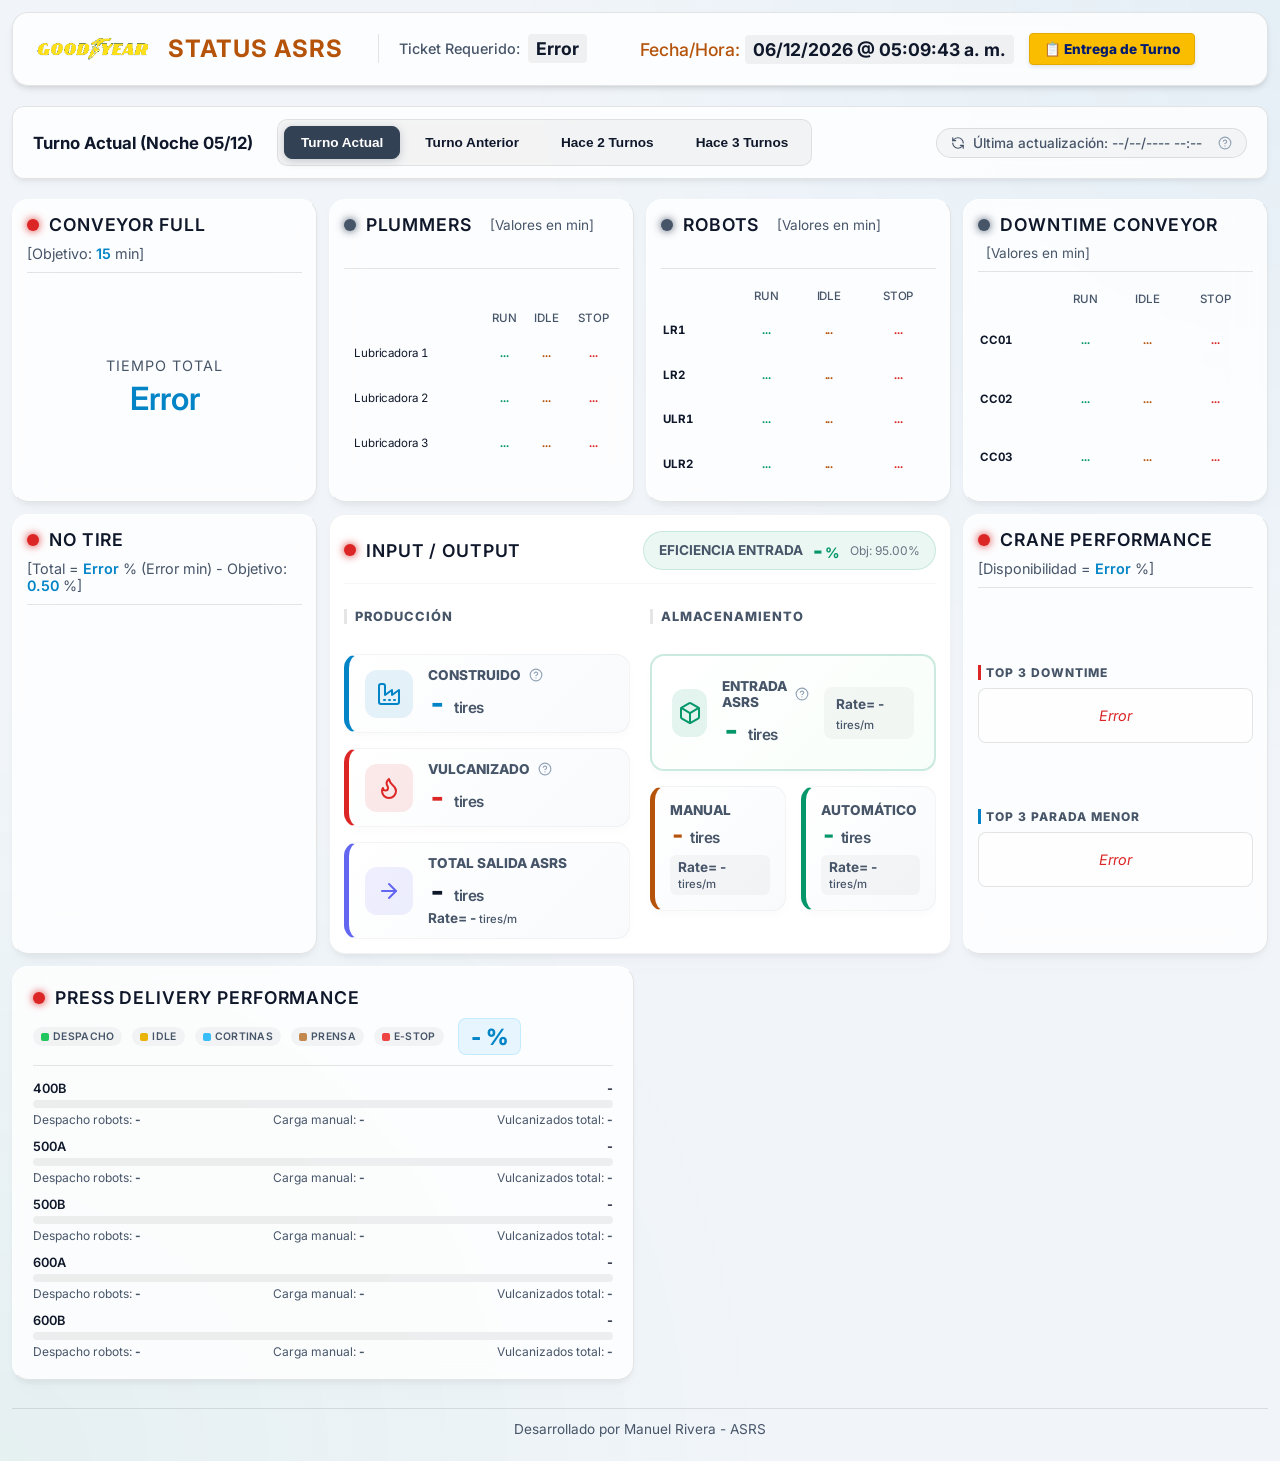
==== static/index.html @ 077ecbf1 "feat: reporte entrega de turno con envio automatico a Teams via scheduler - Agregar capture_service " ====
<!DOCTYPE html>
<html lang="es">
<head>
    <meta charset="UTF-8">
    <meta name="viewport" content="width=device-width, initial-scale=1.0">
    <title>Dashboard ASRS</title>
    <link rel="stylesheet" href="style.css?v=16">

    <!-- Google Fonts for Modern Typography -->
    <link rel="preconnect" href="https://fonts.googleapis.com">
    <link rel="preconnect" href="https://fonts.gstatic.com" crossorigin>
    <link href="https://fonts.googleapis.com/css2?family=Inter:wght@300;400;500;600;700;800&display=swap" rel="stylesheet">
</head>
<body>
    <!-- JavaScript Error Debug Console -->
    <div id="debug-error-console" class="debug-console">
        <strong class="debug-console-title">⚠️ Error de JavaScript Detectado:</strong>
        <button onclick="this.parentElement.style.display='none'" class="debug-console-close">Cerrar</button>
        <div id="debug-error-list" class="debug-console-list"></div>
    </div>
    <script>
    window.addEventListener('error', function(e) {
        var consoleDiv = document.getElementById('debug-error-console');
        var listDiv = document.getElementById('debug-error-list');
        if (consoleDiv && listDiv) {
            consoleDiv.style.display = 'block';
            listDiv.textContent += '\n• ' + e.message + '\n  en: ' + e.filename + ':' + e.lineno + ':' + e.colno + '\n';
        }
    });
    </script>

    <div class="dashboard-container">
        <!-- Header Section -->
        <header class="top-bar">
            <div class="title-section">
                <img src="logo-goodyear.png" alt="Goodyear Logo" class="logo">
                <div>
                    <h1>STATUS ASRS</h1>
                </div>
                <div class="ticket-section" style="margin-left: 20px; padding-left: 20px; border-left: 1px solid var(--border-color); display: flex; align-items: center; gap: 8px;">
                    <span style="color: var(--text-muted); font-size: 0.9rem; font-weight: 500;">Ticket Requerido:</span>
                    <span id="daily-ticket-val" class="highlight-text" style="font-size: 1.1rem; font-weight: 700;">-</span>
                </div>
            </div>
            <div class="time-section" style="display: flex; align-items: center; gap: 15px;">
                <div class="datetime">Fecha/Hora: <span id="clock" class="highlight-text">FECHA@HORA</span></div>
                <a href="/entrega-turno" style="text-decoration:none; background: #FBBD00; color: #001A70; font-weight: 800; padding: 7px 14px; border-radius: 4px; font-size: 0.85rem; display: inline-flex; align-items: center; gap: 6px; border: 1px solid #E5AA00; box-shadow: 0 2px 4px rgba(0,0,0,0.1); transition: all 0.2s;">
                    📋 Entrega de Turno
                </a>
            </div>
            <div class="source-section text-right text-muted">
                <!-- Tema claro por defecto -->
            </div>
        </header>

        <section class="controls-bar">
            <div class="preset-container">
                <span class="shift-label-display" id="shift-label-display">
                    <svg xmlns="http://www.w3.org/2000/svg" width="18" height="18" viewBox="0 0 24 24" fill="none" stroke="currentColor" stroke-width="2.5" stroke-linecap="round" stroke-linejoin="round"><circle cx="12" cy="12" r="10"/><polyline points="12 6 12 12 16 14"/></svg>
                    Turno Actual
                </span>
                <div class="preset-buttons" id="shift-selector-buttons">
                    <button type="button" class="btn-preset active" id="btn-shift-0">Turno Actual</button>
                    <button type="button" class="btn-preset" id="btn-shift-1">Turno Anterior</button>
                    <button type="button" class="btn-preset" id="btn-shift-2">Hace 2 Turnos</button>
                    <button type="button" class="btn-preset" id="btn-shift-3">Hace 3 Turnos</button>
                </div>
            </div>
            <div id="last-update-label" class="update-badge">
                <svg xmlns="http://www.w3.org/2000/svg" width="14" height="14" viewBox="0 0 24 24" fill="none" stroke="currentColor" stroke-width="2" stroke-linecap="round" stroke-linejoin="round"><path d="M21 12a9 9 0 0 0-9-9 9.75 9.75 0 0 0-6.74 2.74L3 8"/><path d="M3 3v5h5"/><path d="M3 12a9 9 0 0 0 9 9 9.75 9.75 0 0 0 6.74-2.74L21 16"/><path d="M16 16h5v5"/></svg>
                Última actualización: --/--/---- --:--
                <span class="help-tooltip" data-tooltip="Actualización cada 2 horas">
                    <svg width="14" height="14" viewBox="0 0 24 24" fill="none" stroke="currentColor" stroke-width="2" stroke-linecap="round" stroke-linejoin="round"><circle cx="12" cy="12" r="10"></circle><path d="M9.09 9a3 3 0 0 1 5.83 1c0 2-3 3-3 3"></path><line x1="12" y1="17" x2="12.01" y2="17"></line></svg>
                </span>
            </div>
        </section>

        <!-- Main Grid Layout -->
        <main class="grid-layout">
            
            <!-- CONVEYOR FULL -->
            <section class="card">
                <div class="card-header">
                    <div class="card-title">
                        <span class="indicator green" id="ind-conveyor-full"></span>
                        <h2>CONVEYOR FULL</h2>
                        <span class="kpi-bracket">[Objetivo: <span class="highlight" id="conv-target">15</span> min]</span>
                    </div>
                </div>
                <div class="card-content" style="display: flex; justify-content: center; align-items: center; min-height: 120px;">
                    <div style="text-align: center;">
                        <div style="font-size: 0.9rem; color: var(--text-muted); margin-bottom: 0.3rem; text-transform: uppercase; letter-spacing: 1px;">Tiempo Total</div>
                        <div id="conv-total-display" style="font-size: 2rem; font-weight: 600; color: var(--accent-color);">- min</div>
                    </div>
                </div>
            </section>

            <!-- PLUMMERS -->
            <section class="card">
                <div class="card-header">
                    <div class="card-title">
                        <span class="indicator green" id="ind-plummers"></span>
                        <h2>PLUMMERS</h2>
                        <span class="kpi-bracket" style="margin-left: 0.5rem; color: var(--text-muted); font-size: 0.85rem;">[Valores en min]</span>
                    </div>
                </div>
                <div class="card-content">
                    <table class="data-table" style="width: 100%;">
                        <thead>
                            <tr>
                                <th></th>
                                <th style="text-align: center;">RUN</th>
                                <th style="text-align: center;">IDLE</th>
                                <th style="text-align: center;">STOP</th>
                            </tr>
                        </thead>
                        <tbody id="plummers-tbody">
                            <tr style="height: 33%;">
                                <td style="padding: 15px 10px;">Lubricadora 1</td>
                                <td id="l1-run" style="font-weight: 700; color: var(--success-color); text-align: center;">-</td><td id="l1-idle" style="font-weight: 700; color: var(--warning-color); text-align: center;">-</td><td id="l1-stop" style="font-weight: 700; color: var(--danger-color); text-align: center;">-</td>
                            </tr>
                            <tr style="height: 33%;">
                                <td style="padding: 15px 10px;">Lubricadora 2</td>
                                <td id="l2-run" style="font-weight: 700; color: var(--success-color); text-align: center;">-</td><td id="l2-idle" style="font-weight: 700; color: var(--warning-color); text-align: center;">-</td><td id="l2-stop" style="font-weight: 700; color: var(--danger-color); text-align: center;">-</td>
                            </tr>
                            <tr style="height: 33%;">
                                <td style="padding: 15px 10px;">Lubricadora 3</td>
                                <td id="l3-run" style="font-weight: 700; color: var(--success-color); text-align: center;">-</td><td id="l3-idle" style="font-weight: 700; color: var(--warning-color); text-align: center;">-</td><td id="l3-stop" style="font-weight: 700; color: var(--danger-color); text-align: center;">-</td>
                            </tr>
                        </tbody>
                    </table>
                </div>
            </section>

            <!-- ROBOTS -->
            <section class="card">
                <div class="card-header">
                    <div class="card-title">
                        <span class="indicator green" id="ind-robots"></span>
                        <h2>Robots</h2>
                        <span class="kpi-bracket" style="margin-left: 0.5rem; color: var(--text-muted); font-size: 0.85rem;">[Valores en min]</span>
                    </div>
                </div>
                <div class="card-content" style="display: flex; flex-direction: column; justify-content: center; min-height: 200px;">
                    <table class="data-table" style="width: 100%; text-align: center; height: 100%;">
                        <thead>
                            <tr>
                                <th></th>
                                <th style="text-align: center;">RUN</th>
                                <th style="text-align: center;">IDLE</th>
                                <th style="text-align: center;">STOP</th>
                            </tr>
                        </thead>
                        <tbody id="robots-tbody" style="line-height: 2.2;">
                            <tr>
                                <td><strong>LR1</strong></td>
                                <td id="lr1-run" style="font-weight: 700; color: var(--success-color);">-</td>
                                <td id="lr1-idle" style="font-weight: 700; color: var(--warning-color);">-</td>
                                <td id="lr1-stop" style="font-weight: 700; color: var(--danger-color);">-</td>
                            </tr>
                            <tr>
                                <td><strong>LR2</strong></td>
                                <td id="lr2-run" style="font-weight: 700; color: var(--success-color);">-</td>
                                <td id="lr2-idle" style="font-weight: 700; color: var(--warning-color);">-</td>
                                <td id="lr2-stop" style="font-weight: 700; color: var(--danger-color);">-</td>
                            </tr>
                            <tr>
                                <td><strong>ULR1</strong></td>
                                <td id="ulr1-run" style="font-weight: 700; color: var(--success-color);">-</td>
                                <td id="ulr1-idle" style="font-weight: 700; color: var(--warning-color);">-</td>
                                <td id="ulr1-stop" style="font-weight: 700; color: var(--danger-color);">-</td>
                            </tr>
                            <tr>
                                <td><strong>ULR2</strong></td>
                                <td id="ulr2-run" style="font-weight: 700; color: var(--success-color);">-</td>
                                <td id="ulr2-idle" style="font-weight: 700; color: var(--warning-color);">-</td>
                                <td id="ulr2-stop" style="font-weight: 700; color: var(--danger-color);">-</td>
                            </tr>
                        </tbody>
                    </table>
                </div>
            </section>

            <!-- DOWNTIME CONVEYOR -->
            <section class="card">
                <div class="card-header">
                    <div class="card-title">
                        <span class="indicator green" id="ind-downtime-conveyor"></span>
                        <h2>DOWNTIME CONVEYOR</h2>
                        <span class="kpi-bracket" style="margin-left: 0.5rem; color: var(--text-muted); font-size: 0.85rem;">[Valores en min]</span>
                    </div>
                </div>
                <div class="card-content" style="display: flex; flex-direction: column; justify-content: center; min-height: 200px;">
                    <table class="data-table" style="width: 100%; text-align: center; height: 100%;">
                        <thead>
                            <tr>
                                <th></th>
                                <th style="text-align: center;">RUN</th>
                                <th style="text-align: center;">IDLE</th>
                                <th style="text-align: center;">STOP</th>
                            </tr>
                        </thead>
                        <tbody id="conv-tbody" style="line-height: 2.5;">
                            <tr>
                                <td><strong>CC01</strong></td>
                                <td id="cc01-run" style="font-weight: 700; color: var(--success-color);">-</td>
                                <td id="cc01-idle" style="font-weight: 700; color: var(--warning-color);">-</td>
                                <td id="cc01-stop" style="font-weight: 700; color: var(--danger-color);">-</td>
                            </tr>
                            <tr>
                                <td><strong>CC02</strong></td>
                                <td id="cc02-run" style="font-weight: 700; color: var(--success-color);">-</td>
                                <td id="cc02-idle" style="font-weight: 700; color: var(--warning-color);">-</td>
                                <td id="cc02-stop" style="font-weight: 700; color: var(--danger-color);">-</td>
                            </tr>
                            <tr>
                                <td><strong>CC03</strong></td>
                                <td id="cc03-run" style="font-weight: 700; color: var(--success-color);">-</td>
                                <td id="cc03-idle" style="font-weight: 700; color: var(--warning-color);">-</td>
                                <td id="cc03-stop" style="font-weight: 700; color: var(--danger-color);">-</td>
                            </tr>
                        </tbody>
                    </table>
                </div>
            </section>

            <!-- NO TIRE -->
            <section class="card">
                <div class="card-header">
                    <div class="card-title">
                        <span class="indicator green" id="ind-no-tire"></span>
                        <h2>NO TIRE</h2>
                        <span class="kpi-bracket">[Total = <span class="highlight" id="no-tire-total-percent">-</span> % (<span id="no-tire-total-min">-</span> min) - Objetivo: <span class="highlight">0.50</span> %]</span>
                    </div>
                </div>
                <div class="card-content">
                    <div class="downtime-dynamic-grid" id="nt-grid"></div>
                </div>
            </section>


            <!-- INPUT / OUTPUT -->
            <section class="card io-premium-card">
                <div class="card-header io-premium-header">
                    <div class="card-title">
                        <span class="indicator green" id="ind-io"></span>
                        <h2>INPUT / OUTPUT</h2>
                    </div>
                    <div class="io-premium-efficiency">
                        <span class="io-eff-title">Eficiencia Entrada</span>
                        <div class="io-eff-value-container">
                            <span class="io-eff-value" id="io-efficiency">-</span>
                            <span class="io-eff-percent">%</span>
                        </div>
                        <span class="io-eff-target">Obj: 95.00%</span>
                    </div>
                </div>
                
                <div class="card-content">
                    <div class="io-premium-grid">
                        
                        <!-- Columna Izquierda: Construcción y Vulcanizado (Producción) -->
                        <div class="io-premium-column">
                            <h3 class="io-column-title">Producción</h3>
                            
                            <div class="io-premium-box blue-theme">
                                <div class="io-icon-container">
                                    <!-- Factory Icon for Construido -->
                                    <svg width="24" height="24" viewBox="0 0 24 24" fill="none" stroke="currentColor" stroke-width="2" stroke-linecap="round" stroke-linejoin="round">
                                      <path d="M2 20a2 2 0 0 0 2 2h16a2 2 0 0 0 2-2V8l-7 5V8l-7 5V4a2 2 0 0 0-2-2H4a2 2 0 0 0-2 2Z"></path>
                                      <path d="M17 18h1"></path>
                                      <path d="M12 18h1"></path>
                                      <path d="M7 18h1"></path>
                                    </svg>
                                </div>
                                <div class="io-box-data">
                                    <span class="io-box-label" style="display:flex; align-items:center;">Construido
                                        <span class="help-tooltip" data-tooltip="Acreditado desde Hora - Hora Construccion">
                                            <svg width="14" height="14" viewBox="0 0 24 24" fill="none" stroke="currentColor" stroke-width="2" stroke-linecap="round" stroke-linejoin="round"><circle cx="12" cy="12" r="10"></circle><path d="M9.09 9a3 3 0 0 1 5.83 1c0 2-3 3-3 3"></path><line x1="12" y1="17" x2="12.01" y2="17"></line></svg>
                                        </span>
                                    </span>
                                    <span class="io-box-value" id="io-construido-val">- <small>tires</small></span>
                                </div>
                            </div>

                            <div class="io-premium-box red-theme">
                                <div class="io-icon-container">
                                    <!-- Flame/Heat Icon for Vulcanizado -->
                                    <svg width="24" height="24" viewBox="0 0 24 24" fill="none" stroke="currentColor" stroke-width="2" stroke-linecap="round" stroke-linejoin="round">
                                      <path d="M8.5 14.5A2.5 2.5 0 0 0 11 12c0-1.38-.5-2-1-3-1.072-2.143-.224-4.054 2-6 .5 2.5 2 4.9 4 6.5 2 1.6 3 3.5 3 5.5a7 7 0 1 1-14 0c0-1.153.433-2.294 1-3a2.5 2.5 0 0 0 2.5 2.5z"></path>
                                    </svg>
                                </div>
                                <div class="io-box-data">
                                    <span class="io-box-label" style="display:flex; align-items:center;">Vulcanizado
                                        <span class="help-tooltip" data-tooltip="Acreditado desde Hora - Hora Cura">
                                            <svg width="14" height="14" viewBox="0 0 24 24" fill="none" stroke="currentColor" stroke-width="2" stroke-linecap="round" stroke-linejoin="round"><circle cx="12" cy="12" r="10"></circle><path d="M9.09 9a3 3 0 0 1 5.83 1c0 2-3 3-3 3"></path><line x1="12" y1="17" x2="12.01" y2="17"></line></svg>
                                        </span>
                                    </span>
                                    <span class="io-box-value" id="io-vulcanizado-val">- <small>tires</small></span>
                                </div>
                            </div>

                            <div class="io-premium-box purple-theme">
                                <div class="io-icon-container">
                                    <svg width="24" height="24" viewBox="0 0 24 24" fill="none" stroke="currentColor" stroke-width="2" stroke-linecap="round" stroke-linejoin="round"><path d="M5 12h14"></path><path d="M12 5l7 7-7 7"></path></svg>
                                </div>
                                <div class="io-box-data">
                                    <span class="io-box-label">Total Salida ASRS</span>
                                    <span class="io-box-value" id="io-total-salida-val">- <small>tires</small></span>
                                    <span class="io-box-rate" id="io-salida-rate">Rate= - <small>tires/m</small></span>
                                </div>
                            </div>
                        </div>

                        <!-- Columna Derecha: Almacenamiento ASRS -->
                        <div class="io-premium-column">
                            <h3 class="io-column-title">Almacenamiento</h3>
                            
                            <div class="io-premium-box green-theme highlight-box">
                                <div class="io-icon-container">
                                    <svg width="24" height="24" viewBox="0 0 24 24" fill="none" stroke="currentColor" stroke-width="2" stroke-linecap="round" stroke-linejoin="round"><path d="M21 16V8a2 2 0 0 0-1-1.73l-7-4a2 2 0 0 0-2 0l-7 4A2 2 0 0 0 3 8v8a2 2 0 0 0 1 1.73l7 4a2 2 0 0 0 2 0l7-4A2 2 0 0 0 21 16z"></path><polyline points="3.27 6.96 12 12.01 20.73 6.96"></polyline><line x1="12" y1="22.08" x2="12" y2="12"></line></svg>
                                </div>
                                <div class="io-box-data io-box-data-grow">
                                    <span class="io-box-label" style="display:flex; align-items:center;">Entrada ASRS
                                        <span class="help-tooltip" data-tooltip="Ingreso en Induct 1-2">
                                            <svg width="14" height="14" viewBox="0 0 24 24" fill="none" stroke="currentColor" stroke-width="2" stroke-linecap="round" stroke-linejoin="round"><circle cx="12" cy="12" r="10"></circle><path d="M9.09 9a3 3 0 0 1 5.83 1c0 2-3 3-3 3"></path><line x1="12" y1="17" x2="12.01" y2="17"></line></svg>
                                        </span>
                                    </span>
                                    <span class="io-box-value" id="io-entrada-val">- <small>tires</small></span>
                                </div>
                                <div class="io-box-rate-container">
                                    <span class="io-box-rate" id="io-entrada-rate">Rate= - <small>tires/m</small></span>
                                </div>
                            </div>

                            <div class="io-premium-split">
                                <div class="io-premium-box orange-theme mini-box">
                                    <div class="io-box-data">
                                        <span class="io-box-label">Manual</span>
                                        <span class="io-box-value" id="io-manual-val">- <small>tires</small></span>
                                        <span class="io-box-rate" id="io-manual-rate">Rate= - <small>tires/m</small></span>
                                    </div>
                                </div>
                                <div class="io-premium-box green-theme mini-box">
                                    <div class="io-box-data">
                                        <span class="io-box-label">Automático</span>
                                        <span class="io-box-value" id="io-auto-val">- <small>tires</small></span>
                                        <span class="io-box-rate" id="io-auto-rate">Rate= - <small>tires/m</small></span>
                                    </div>
                                </div>
                            </div>
                        </div>

                    </div>
                    <div id="io-message" class="downtime-empty-msg io-message"></div>
                </div>
            </section>

            <!-- CRANE PERFORMANCE -->
            <section class="card crane-performance-card" style="grid-column: span 1;">
                <div class="card-header">
                    <div class="card-title">
                        <span class="indicator green" id="ind-crane"></span>
                        <h2>Crane performance</h2>
                        <span class="kpi-bracket">[Disponibilidad = <span class="highlight" id="crane-uptime">-</span> %]</span>
                    </div>
                </div>
                <div class="card-content" style="display: flex; flex-direction: column; gap: 15px; padding-top: 10px;">
                    
                    <div id="tab-downtime">
                        <h3 style="font-size: 0.75rem; font-weight: 800; color: var(--text-muted); text-transform: uppercase; margin-bottom: 8px; letter-spacing: 1px; padding-left: 5px; border-left: 3px solid var(--danger-color);">Top 3 Downtime</h3>
                        <div class="crane-list-container" id="crane-top-downtime">
                            <div class="crane-empty-row">-</div>
                        </div>
                    </div>
                    
                    <div id="tab-minor">
                        <h3 style="font-size: 0.75rem; font-weight: 800; color: var(--text-muted); text-transform: uppercase; margin-bottom: 8px; letter-spacing: 1px; padding-left: 5px; border-left: 3px solid var(--accent-color);">Top 3 Parada Menor</h3>
                        <div class="crane-list-container" id="crane-top-minor">
                            <div class="crane-empty-row">-</div>
                        </div>
                    </div>
                </div>
            </section>

            <!-- PRESS DELIVERY PERFORMANCE -->
            <section class="card press-delivery-card">
                <div class="card-header">
                    <div class="card-title press-card-title-row">
                        <div class="press-card-title-left">
                            <span class="indicator green" id="ind-press-delivery"></span>
                            <h2>PRESS DELIVERY PERFORMANCE</h2>
                        </div>
                        <div class="press-card-title-right">
                            <div class="press-legend-header">
                                <div class="press-legend-item"><div class="press-legend-dot" style="background: #22c55e;"></div>Despacho</div>
                                <div class="press-legend-item"><div class="press-legend-dot" style="background: #eab308;"></div>IDLE</div>
                                <div class="press-legend-item"><div class="press-legend-dot" style="background: #38bdf8;"></div>Cortinas</div>
                                <div class="press-legend-item"><div class="press-legend-dot" style="background: #c2884d;"></div>Prensa</div>
                                <div class="press-legend-item"><div class="press-legend-dot" style="background: #ef4444;"></div>E-Stop</div>
                            </div>
                            <div class="press-overall-badge" id="press-overall-val">- %</div>
                        </div>
                    </div>
                </div>
                <div class="card-content">
                    <div class="press-delivery-layout" id="press-delivery-container">
                        <div class="press-delivery-left">
                            <div class="press-overall-gauge">
                                <div class="press-overall-val">- %</div>
                                <div class="press-overall-label">Eficiencia de Despacho</div>
                            </div>
                        </div>
                        <div class="press-delivery-right">
                            <div class="press-row-item">
                                <div class="press-row-header">
                                    <span class="press-row-id">400B</span>
                                    <span class="press-row-pct">-</span>
                                </div>
                                <div class="press-progress-bar-bg press-bar-animated">
                                    <div class="press-segment" style="width: 0%; background-color: #22c55e;"></div>
                                    <div class="press-segment" style="width: 0%; background-color: #eab308;"></div>
                                    <div class="press-segment" style="width: 0%; background-color: #38bdf8;"></div>
                                    <div class="press-segment" style="width: 0%; background-color: #c2884d;"></div>
                                    <div class="press-segment" style="width: 0%; background-color: #ef4444;"></div>
                                </div>
                                <div class="press-row-stats">
                                    <span>Despacho robots: <strong>-</strong></span>
                                    <span>Carga manual: <strong>-</strong></span>
                                    <span>Vulcanizados total: <strong>-</strong></span>
                                </div>
                            </div>
                            <div class="press-row-item">
                                <div class="press-row-header">
                                    <span class="press-row-id">500A</span>
                                    <span class="press-row-pct">-</span>
                                </div>
                                <div class="press-progress-bar-bg press-bar-animated">
                                    <div class="press-segment" style="width: 0%; background-color: #22c55e;"></div>
                                    <div class="press-segment" style="width: 0%; background-color: #eab308;"></div>
                                    <div class="press-segment" style="width: 0%; background-color: #38bdf8;"></div>
                                    <div class="press-segment" style="width: 0%; background-color: #c2884d;"></div>
                                    <div class="press-segment" style="width: 0%; background-color: #ef4444;"></div>
                                </div>
                                <div class="press-row-stats">
                                    <span>Despacho robots: <strong>-</strong></span>
                                    <span>Carga manual: <strong>-</strong></span>
                                    <span>Vulcanizados total: <strong>-</strong></span>
                                </div>
                            </div>
                            <div class="press-row-item">
                                <div class="press-row-header">
                                    <span class="press-row-id">500B</span>
                                    <span class="press-row-pct">-</span>
                                </div>
                                <div class="press-progress-bar-bg press-bar-animated">
                                    <div class="press-segment" style="width: 0%; background-color: #22c55e;"></div>
                                    <div class="press-segment" style="width: 0%; background-color: #eab308;"></div>
                                    <div class="press-segment" style="width: 0%; background-color: #38bdf8;"></div>
                                    <div class="press-segment" style="width: 0%; background-color: #c2884d;"></div>
                                    <div class="press-segment" style="width: 0%; background-color: #ef4444;"></div>
                                </div>
                                <div class="press-row-stats">
                                    <span>Despacho robots: <strong>-</strong></span>
                                    <span>Carga manual: <strong>-</strong></span>
                                    <span>Vulcanizados total: <strong>-</strong></span>
                                </div>
                            </div>
                            <div class="press-row-item">
                                <div class="press-row-header">
                                    <span class="press-row-id">600A</span>
                                    <span class="press-row-pct">-</span>
                                </div>
                                <div class="press-progress-bar-bg press-bar-animated">
                                    <div class="press-segment" style="width: 0%; background-color: #22c55e;"></div>
                                    <div class="press-segment" style="width: 0%; background-color: #eab308;"></div>
                                    <div class="press-segment" style="width: 0%; background-color: #38bdf8;"></div>
                                    <div class="press-segment" style="width: 0%; background-color: #c2884d;"></div>
                                    <div class="press-segment" style="width: 0%; background-color: #ef4444;"></div>
                                </div>
                                <div class="press-row-stats">
                                    <span>Despacho robots: <strong>-</strong></span>
                                    <span>Carga manual: <strong>-</strong></span>
                                    <span>Vulcanizados total: <strong>-</strong></span>
                                </div>
                            </div>
                            <div class="press-row-item">
                                <div class="press-row-header">
                                    <span class="press-row-id">600B</span>
                                    <span class="press-row-pct">-</span>
                                </div>
                                <div class="press-progress-bar-bg press-bar-animated">
                                    <div class="press-segment" style="width: 0%; background-color: #22c55e;"></div>
                                    <div class="press-segment" style="width: 0%; background-color: #eab308;"></div>
                                    <div class="press-segment" style="width: 0%; background-color: #38bdf8;"></div>
                                    <div class="press-segment" style="width: 0%; background-color: #c2884d;"></div>
                                    <div class="press-segment" style="width: 0%; background-color: #ef4444;"></div>
                                </div>
                                <div class="press-row-stats">
                                    <span>Despacho robots: <strong>-</strong></span>
                                    <span>Carga manual: <strong>-</strong></span>
                                    <span>Vulcanizados total: <strong>-</strong></span>
                                </div>
                            </div>
                        </div>
                    </div>
                </div>
            </section>

        </main>
        
        <footer style="text-align: center; padding: 12px 0; font-size: 0.85rem; color: var(--text-muted, #888); border-top: 1px solid var(--border-color); margin-top: 8px;">
            Desarrollado por Manuel Rivera - ASRS
        </footer>
    </div>

    <script src="script.js?v=9"></script>
</body>
</html>
---- static/style.css ----
:root {
    --bg-base: #f1f5f9;
    --bg-card: rgba(255, 255, 255, 0.8);
    --border-color: rgba(0, 0, 0, 0.1);
    --text-main: #0f172a;
    --text-muted: #475569;
    --accent-color: #0284c7;
    --success-color: #059669;
    --warning-color: #b45309;
    --danger-color: #dc2626;
    --font-family: 'Inter', sans-serif;
    --card-radius: 16px;
    --highlight-bg: rgba(0, 0, 0, 0.05);
    --highlight-text: #0f172a;
    --bg-gradient-1: rgba(2, 132, 199, 0.05);
    --bg-gradient-2: rgba(5, 150, 105, 0.05);
    --table-header-bg: rgba(0, 0, 0, 0.05);
    --table-cell-bg: rgba(255, 255, 255, 0.9);
}

* {
    margin: 0;
    padding: 0;
    box-sizing: border-box;
}

body {
    background-color: var(--bg-base);
    color: var(--text-main);
    font-family: var(--font-family);
    min-height: 100vh;
    padding: 20px;
    background-image: radial-gradient(circle at top right, var(--bg-gradient-1), transparent 40%),
                      radial-gradient(circle at bottom left, var(--bg-gradient-2), transparent 40%);
}

.dashboard-container {
    max-width: 1600px;
    margin: 0 auto;
    display: flex;
    flex-direction: column;
    gap: 20px;
}

.top-bar {
    display: flex;
    justify-content: space-between;
    align-items: center;
    padding: 20px;
    background: var(--bg-card);
    border: 1px solid var(--border-color);
    border-radius: var(--card-radius);
    backdrop-filter: blur(10px);
    box-shadow: 0 4px 6px -1px rgba(0, 0, 0, 0.1), 0 2px 4px -1px rgba(0, 0, 0, 0.06);
}

.title-section {
    display: flex;
    align-items: center;
    gap: 15px;
}

.logo {
    width: 120px;
    height: auto;
}

.title-section h1 {
    font-size: 1.5rem;
    font-weight: 700;
    color: var(--warning-color);
    text-transform: uppercase;
    letter-spacing: 1px;
}

.source-section {
    display: flex;
    align-items: center;
}

.subtitle {
    font-size: 0.875rem;
    color: var(--warning-color);
    opacity: 0.8;
}

.datetime {
    font-size: 1.1rem;
    font-weight: 500;
    color: var(--warning-color);
}

.text-muted {
    color: var(--text-muted);
}

.highlight {
    color: var(--accent-color);
    font-weight: 600;
}

.highlight-text {
    color: var(--highlight-text);
    font-weight: 700;
    background: var(--highlight-bg);
    padding: 4px 8px;
    border-radius: 4px;
}

.grid-layout {
    display: grid;
    grid-template-columns: repeat(auto-fit, minmax(280px, 1fr));
    gap: 20px;
}

.card {
    background: var(--bg-card);
    border: 1px solid var(--border-color);
    border-top: 1px solid rgba(255, 255, 255, 0.6);
    border-left: 1px solid rgba(255, 255, 255, 0.6);
    border-radius: var(--card-radius);
    padding: 20px;
    backdrop-filter: blur(16px);
    box-shadow: 0 4px 6px -1px rgba(0, 0, 0, 0.05), 0 10px 15px -3px rgba(0, 0, 0, 0.02), 0 20px 25px -5px rgba(0, 0, 0, 0.01);
    transition: all 0.3s cubic-bezier(0.25, 0.8, 0.25, 1);
    display: flex;
    flex-direction: column;
    gap: 15px;
}

.card:hover {
    box-shadow: 0 8px 20px -4px rgba(0,0,0,0.08);
    border-color: rgba(255, 255, 255, 0.5);
}

td, th, .press-overall-val, .io-box-value, .metric, .value, .time {
    font-variant-numeric: tabular-nums;
}

.card-header {
    display: flex;
    justify-content: space-between;
    align-items: flex-start;
    border-bottom: 1px solid var(--border-color);
    padding-bottom: 10px;
    min-height: 55px;
}

.card-title {
    display: flex;
    align-items: center;
    gap: 10px;
    flex-wrap: wrap;
}

.card-title h2 {
    font-size: 1.1rem;
    font-weight: 600;
    text-transform: uppercase;
    letter-spacing: 0.05em;
}

.indicator {
    width: 12px;
    height: 12px;
    border-radius: 50%;
    display: inline-block;
    box-shadow: 0 0 8px currentColor;
    transition: all 0.3s ease;
}

.indicator.green {
    background-color: var(--success-color);
    color: var(--success-color);
    animation: indicator-pulse-green 2s infinite alternate;
}

.indicator.red {
    background-color: var(--danger-color);
    color: var(--danger-color);
    animation: indicator-pulse-red 2s infinite alternate;
}

@keyframes indicator-pulse-green {
    0% { box-shadow: 0 0 4px var(--success-color), inset 0 0 1px #fff; }
    100% { box-shadow: 0 0 12px var(--success-color), inset 0 0 3px #fff; }
}

@keyframes indicator-pulse-red {
    0% { box-shadow: 0 0 4px var(--danger-color), inset 0 0 1px #fff; }
    100% { box-shadow: 0 0 12px var(--danger-color), inset 0 0 3px #fff; }
}

.kpi-bracket {
    font-size: 0.9rem;
    color: var(--text-muted);
}

.flex-row {
    display: flex;
    gap: 20px;
    flex-wrap: wrap;
}

.flex-column {
    display: flex;
    flex-direction: column;
    gap: 10px;
}

.data-group {
    display: flex;
    align-items: center;
    gap: 8px;
    background: rgba(0, 0, 0, 0.2);
    padding: 8px 12px;
    border-radius: 6px;
    flex: 1;
}

.data-group .label { color: var(--text-muted); font-size: 0.9rem; }
.data-group .value { font-weight: 600; font-size: 1.1rem; }

.card-content {
    width: 100%;
    overflow: hidden;
    flex: 1;
    display: flex;
    flex-direction: column;
    justify-content: space-evenly;
}

.empty-state-msg {
    display: flex;
    align-items: center;
    justify-content: center;
    width: 100%;
    height: 100%;
    min-height: 120px;
    text-align: center;
    padding: 1.5rem;
    font-style: italic;
    color: var(--text-muted);
}

.debug-console {
    display: none;
    position: fixed;
    bottom: 20px;
    left: 20px;
    right: 20px;
    background: rgba(220,53,69,0.95);
    color: white;
    padding: 20px;
    border-radius: 12px;
    z-index: 99999;
    font-family: monospace;
    font-size: 13px;
    max-height: 250px;
    overflow-y: auto;
    border: 2px solid #ff6b6b;
    box-shadow: 0 10px 30px rgba(0,0,0,0.5);
    backdrop-filter: blur(10px);
}

.debug-console-title { font-size: 15px; display: block; margin-bottom: 8px; }

.debug-console-close {
    float: right;
    background: white;
    color: #dc3545;
    border: none;
    padding: 4px 10px;
    border-radius: 6px;
    cursor: pointer;
    font-weight: bold;
    font-size: 12px;
    transition: all 0.2s;
}

.debug-console-close:hover { background: #f8f9fa; transform: scale(1.05); }
.debug-console-list { white-space: pre-wrap; margin-top: 10px; line-height: 1.5; }

.data-table {
    width: 100%;
    border-collapse: collapse;
    font-size: clamp(0.72rem, 0.9vw, 0.8rem);
    letter-spacing: -0.01em;
}

.data-table th, .data-table td {
    padding: 6px 3px;
    text-align: left;
    border-bottom: 1px solid rgba(255, 255, 255, 0.05);
    white-space: nowrap;
}

.data-table th:not(:first-child), .data-table td:not(:first-child) { text-align: center; }
.data-table th { color: var(--text-muted); font-weight: 500; }
.data-table tbody tr:hover { background: rgba(255, 255, 255, 0.03); }

@keyframes data-flash {
    0% { background: rgba(2, 132, 199, 0.15); }
    100% { background: transparent; }
}

.data-flash { animation: data-flash 0.6s ease-out; }

.downtime-dynamic-grid { display: flex; flex-wrap: wrap; gap: 12px; width: 100%; }

.downtime-group-box {
    display: flex;
    flex-direction: column;
    background: var(--table-cell-bg);
    border: 1px solid var(--border-color);
    border-radius: 6px;
    overflow: hidden;
    min-width: 70px;
    flex: 1 1 auto;
    max-width: 100px;
}

.downtime-group-box .group-name {
    background: var(--table-header-bg);
    padding: 6px 4px;
    text-align: center;
    font-size: 0.75rem;
    font-weight: 600;
    border-bottom: 1px solid var(--border-color);
}

.downtime-group-box .group-val { padding: 8px 4px; text-align: center; font-size: 0.9rem; font-weight: 600; }

.downtime-empty-msg {
    width: 100%;
    text-align: center;
    padding: 15px;
    color: var(--text-muted);
    font-style: italic;
    background: rgba(0,0,0,0.1);
    border-radius: 6px;
}

.press-delivery-grid::-webkit-scrollbar { height: 6px; }
.press-delivery-grid::-webkit-scrollbar-track { background: rgba(0, 0, 0, 0.05); border-radius: 3px; }
.press-delivery-grid::-webkit-scrollbar-thumb { background: rgba(0, 0, 0, 0.2); border-radius: 3px; }

.stats-grid { display: flex; flex-wrap: wrap; gap: 12px; }

.stat-box {
    background: rgba(255, 255, 255, 0.6);
    border: 1px solid rgba(0,0,0,0.05);
    padding: 12px 8px;
    border-radius: 12px;
    display: flex;
    flex-direction: column;
    align-items: center;
    text-align: center;
    gap: 5px;
    flex: 1 1 90px;
    min-width: 85px;
    box-shadow: 0 4px 6px -1px rgba(0, 0, 0, 0.03);
    transition: transform 0.3s cubic-bezier(0.4, 0, 0.2, 1), box-shadow 0.3s cubic-bezier(0.4, 0, 0.2, 1);
}

.stat-box:hover { transform: translateY(-4px); box-shadow: 0 10px 15px -3px rgba(0, 0, 0, 0.08); }
.stat-box .label { color: var(--text-muted); font-size: 0.85rem; text-transform: uppercase; }
.stat-box .value { font-size: 1.2rem; font-weight: 700; }
.stat-box .sub-value { font-size: 0.8rem; color: var(--text-muted); }

.press-delivery-card { grid-column: span 2; padding: 20px !important; }

@media (max-width: 1024px) {
    .press-delivery-card { grid-column: span 1; }
}

.press-delivery-layout { display: flex; flex-direction: column; gap: 15px; flex: 1; }

.press-delivery-left {
    display: flex;
    flex-direction: column;
    align-items: center;
    justify-content: center;
    border-right: 1px solid var(--border-color);
    padding-right: 20px;
}

.press-overall-gauge { display: flex; flex-direction: column; align-items: center; text-align: center; }

.press-overall-val {
    font-size: 2.2rem;
    font-weight: 800;
    color: var(--accent-color);
    letter-spacing: -0.02em;
    line-height: 1;
}

.press-overall-label {
    font-size: 0.8rem;
    color: var(--text-muted);
    text-transform: uppercase;
    letter-spacing: 0.05em;
    margin-top: 8px;
    font-weight: 500;
}

.press-delivery-right { display: flex; flex-direction: column; gap: 12px; }

.press-row-item { display: flex; flex-direction: column; gap: 4px; }

.press-row-header {
    display: flex;
    justify-content: space-between;
    align-items: center;
    font-size: 0.8rem;
    font-weight: 600;
}

.press-row-id { color: var(--highlight-text); }

.press-progress-bar-bg {
    display: flex;
    background: rgba(0, 0, 0, 0.06);
    height: 8px;
    border-radius: 4px;
    overflow: visible;
    width: 100%;
    position: relative;
}

.press-segment {
    height: 100%;
    transition: width 0.8s cubic-bezier(0.25, 0.46, 0.45, 0.94);
    position: relative;
    cursor: default;
}

.press-segment:first-child { border-radius: 4px 0 0 4px; }
.press-segment:last-child { border-radius: 0 4px 4px 0; }
.press-segment:only-child { border-radius: 4px; }

.press-segment[data-tooltip]:hover::after {
    content: attr(data-tooltip);
    position: absolute;
    bottom: calc(100% + 8px);
    left: 50%;
    transform: translateX(-50%);
    background: #1e293b;
    color: #fff;
    padding: 5px 10px;
    border-radius: 6px;
    font-size: 0.7rem;
    font-weight: 600;
    white-space: nowrap;
    pointer-events: none;
    z-index: 100;
    box-shadow: 0 4px 12px rgba(0,0,0,0.15);
    animation: tooltip-fade-in 0.15s ease;
}

.press-segment[data-tooltip]:hover::before {
    content: '';
    position: absolute;
    bottom: calc(100% + 2px);
    left: 50%;
    transform: translateX(-50%);
    border: 5px solid transparent;
    border-top-color: #1e293b;
    z-index: 100;
}

@keyframes tooltip-fade-in {
    from { opacity: 0; transform: translateX(-50%) translateY(4px); }
    to { opacity: 1; transform: translateX(-50%) translateY(0); }
}

.press-row-stats {
    display: flex;
    justify-content: space-between;
    font-size: 0.75rem;
    color: var(--text-muted);
}

.press-legend {
    display: flex;
    flex-wrap: wrap;
    gap: 12px;
    justify-content: center;
    padding-top: 10px;
    border-top: 1px solid var(--border-color);
    margin-top: 4px;
}

.press-legend-header {
    display: flex;
    flex-wrap: wrap;
    gap: 10px;
    align-items: center;
}

.press-legend-header .press-legend-item {
    font-size: 0.65rem;
    gap: 4px;
    padding: 3px 8px;
    background: rgba(0,0,0,0.04);
    border-radius: 20px;
}

.press-legend-item {
    display: flex;
    align-items: center;
    gap: 5px;
    font-size: 0.7rem;
    font-weight: 600;
    color: var(--text-muted);
    text-transform: uppercase;
    letter-spacing: 0.3px;
}

.press-legend-dot {
    width: 8px;
    height: 8px;
    border-radius: 2px;
    flex-shrink: 0;
}

@media (max-width: 768px) {
    .press-delivery-layout { grid-template-columns: 1fr; }
    .press-delivery-left { border-right: none; padding-right: 0; padding-bottom: 15px; border-bottom: 1px solid var(--border-color); }
}

.crane-tabs-layout { display: flex; flex-direction: column; gap: 15px; flex: 1; }

.crane-tabs-header {
    display: flex;
    gap: 8px;
    border-bottom: 2px solid var(--border-color);
    padding-bottom: 8px;
}

.crane-tab-btn {
    background: transparent;
    border: none;
    color: var(--text-muted);
    font-size: 0.85rem;
    font-weight: 700;
    text-transform: uppercase;
    letter-spacing: 0.05em;
    padding: 8px 16px;
    border-radius: 6px;
    cursor: pointer;
    transition: all 0.2s ease;
}

.crane-tab-btn:hover { background: rgba(0,0,0,0.03); color: var(--text-main); }

.crane-tab-btn.active {
    background: var(--accent-color);
    color: white;
    box-shadow: 0 2px 6px rgba(2, 132, 199, 0.3);
}

.crane-tab-content { animation: fade-in-tab 0.3s ease-out; }

@keyframes fade-in-tab {
    from { opacity: 0; transform: translateY(5px); }
    to { opacity: 1; transform: translateY(0); }
}

.crane-list-container {
    display: flex;
    flex-direction: column;
    gap: 8px;
    background: rgba(255, 255, 255, 0.4);
    border: 1px solid var(--border-color);
    border-radius: 8px;
    padding: 8px;
    max-height: 200px;
    overflow-y: auto;
}

.crane-list-container::-webkit-scrollbar { width: 6px; }
.crane-list-container::-webkit-scrollbar-track { background: transparent; }
.crane-list-container::-webkit-scrollbar-thumb { background: rgba(0, 0, 0, 0.1); border-radius: 10px; }
.crane-list-container:hover::-webkit-scrollbar-thumb { background: rgba(0, 0, 0, 0.2); }

.crane-list-item {
    display: flex;
    align-items: center;
    justify-content: space-between;
    gap: 12px;
    background: var(--bg-card);
    padding: 8px 12px;
    border-radius: 6px;
    border: 1px solid rgba(0,0,0,0.05);
    box-shadow: 0 2px 4px rgba(0,0,0,0.02);
    transition: transform 0.2s ease, box-shadow 0.2s ease;
}

.crane-list-item:hover { transform: translateX(2px); box-shadow: 0 4px 6px rgba(0,0,0,0.04); }

.crane-list-id { font-weight: 700; font-size: 0.9rem; color: var(--text-main); min-width: 75px; }

.crane-list-bar-container { display: flex; align-items: center; gap: 10px; flex: 1; }

.crane-list-bar-bg { flex: 1; background: var(--border-color); height: 8px; border-radius: 4px; overflow: hidden; }

.crane-list-bar-fill {
    height: 100%;
    background: var(--danger-color);
    border-radius: 4px;
    transition: width 0.6s cubic-bezier(0.4, 0, 0.2, 1);
}

.crane-list-val { font-weight: 800; font-size: 0.95rem; color: var(--danger-color); min-width: 45px; text-align: right; }

.crane-empty-row { text-align: center; color: var(--text-muted); font-size: 0.9rem; padding: 10px; font-style: italic; }

.crane-performance-card { grid-column: span 1; }

.press-delivery-grid { display: flex; flex-wrap: wrap; gap: 12px; width: 100%; padding-bottom: 0; }

.press-item {
    background: var(--table-cell-bg);
    border: 1px solid var(--border-color);
    border-radius: 6px;
    overflow: hidden;
    display: flex;
    flex-direction: column;
    flex: 1 1 80px;
    min-width: 75px;
    max-width: 120px;
}

.press-id { background: var(--table-header-bg); padding: 6px 4px; font-weight: 700; font-size: 0.75rem; text-align: center; border-bottom: 1px solid var(--border-color); color: var(--accent-color); }

.press-stats { padding: 8px 4px; display: flex; flex-direction: column; gap: 4px; font-size: 0.75rem; text-align: center; }
.press-stats .despachados { color: var(--text-main); font-weight: 600; }
.press-stats .vulcanizados { color: var(--text-muted); font-weight: 500; }

@media (max-width: 1280px) {
    body { padding: 12px; }
    .card { padding: 14px; }
    .grid-layout { gap: 12px; grid-template-columns: repeat(auto-fit, minmax(260px, 1fr)); }
    .data-table th, .data-table td { padding: 5px 2px; }
}

@media (max-width: 1024px) {
    .grid-layout { grid-template-columns: 1fr; }
}

@media (max-width: 768px) {
    .top-bar { flex-direction: column; gap: 15px; text-align: center; }
    .stats-grid { grid-template-columns: 1fr; }
}

.controls-bar {
    display: flex;
    justify-content: space-between;
    align-items: center;
    flex-wrap: wrap;
    gap: 15px;
    padding: 12px 20px;
    background: var(--bg-card);
    border: 1px solid var(--border-color);
    border-radius: 12px;
    backdrop-filter: blur(10px);
    box-shadow: 0 4px 6px -1px rgba(0, 0, 0, 0.06), 0 2px 4px -1px rgba(0, 0, 0, 0.04);
}

.range-inputs { display: flex; align-items: center; flex-wrap: wrap; gap: 15px; }

.input-field { display: flex; align-items: center; gap: 8px; }
.input-field label { font-size: 0.85rem; font-weight: 500; color: var(--text-muted); }

.input-field input[type="date"],
.input-field input[type="time"] {
    background: var(--bg-base);
    border: 1px solid var(--border-color);
    border-radius: 6px;
    padding: 6px 10px;
    color: var(--text-main);
    font-family: inherit;
    font-size: 0.85rem;
    outline: none;
    transition: border-color 0.2s ease, box-shadow 0.2s ease;
}

.input-field input[type="date"]:focus,
.input-field input[type="time"]:focus {
    border-color: var(--accent-color);
    box-shadow: 0 0 5px rgba(56, 189, 248, 0.3);
}

.preset-container { display: flex; align-items: center; gap: 12px; flex-wrap: wrap; }

.shift-label-display {
    font-weight: 700;
    font-size: 1.05rem;
    color: var(--text-main);
    display: flex;
    align-items: center;
    gap: 8px;
    margin-right: 12px;
}

.preset-buttons {
    display: flex;
    gap: 8px;
    flex-wrap: wrap;
    background: rgba(0, 0, 0, 0.04);
    padding: 6px;
    border-radius: 10px;
    border: 1px solid rgba(0, 0, 0, 0.08);
}

.btn-preset {
    background: transparent;
    border: 1px solid transparent;
    color: var(--text-main);
    padding: 8px 16px;
    font-size: 0.85rem;
    font-weight: 600;
    border-radius: 8px;
    cursor: pointer;
    transition: all 0.2s ease;
}

.btn-preset:hover { background: rgba(0, 0, 0, 0.06); color: var(--text-main); }

.btn-preset.active {
    background: #334155;
    color: #fff;
    border-color: #334155;
    box-shadow: 0 2px 8px rgba(51, 65, 85, 0.25);
}

.btn-preset:active { transform: translateY(0); }

.btn-primary {
    background: var(--accent-color);
    border: none;
    color: #ffffff;
    padding: 8px 18px;
    font-size: 0.85rem;
    font-weight: 600;
    border-radius: 6px;
    cursor: pointer;
    transition: all 0.2s ease;
}

.btn-primary:hover { background: #0274b3; transform: translateY(-1px); }
.btn-primary:active { transform: translateY(0); }

.update-badge {
    display: flex;
    align-items: center;
    gap: 8px;
    font-size: 0.85rem;
    font-weight: 500;
    color: var(--text-muted);
    background: rgba(0, 0, 0, 0.03);
    padding: 6px 14px;
    border-radius: 20px;
    border: 1px solid var(--border-color);
    white-space: nowrap;
}

.update-time-value {
    font-weight: 700;
    color: var(--text-main);
}

@media (max-width: 768px) {
    .controls-bar { flex-direction: column; align-items: stretch; gap: 15px; }
    .range-inputs { flex-direction: column; align-items: stretch; }
    .filter-group { justify-content: space-between; }
}

.switch-container { position: relative; display: inline-block; width: 44px; height: 24px; }
.switch-container input { opacity: 0; width: 0; height: 0; }

.switch-slider {
    position: absolute;
    cursor: pointer;
    top: 0; left: 0; right: 0; bottom: 0;
    background-color: var(--highlight-bg);
    border: 1px solid var(--border-color);
    transition: .3s;
    border-radius: 24px;
}

.switch-slider:before {
    position: absolute;
    content: "";
    height: 16px;
    width: 16px;
    left: 3px;
    bottom: 3px;
    background-color: var(--text-muted);
    transition: .3s;
    border-radius: 50%;
}

input:checked + .switch-slider { background-color: var(--accent-color); border-color: var(--accent-color); }
input:checked + .switch-slider:before { transform: translateX(20px); background-color: #ffffff; }

input[disabled] { opacity: 0.6; cursor: not-allowed; background-color: var(--highlight-bg) !important; }
button[disabled] { opacity: 0.5; cursor: not-allowed; pointer-events: none; }

.io-premium-card { background: #ffffff; border: 1px solid rgba(0,0,0,0.05); grid-column: span 2; }

.io-premium-header { align-items: center; border-bottom: 1px solid rgba(0,0,0,0.03); padding-bottom: 12px; }

.io-premium-efficiency {
    display: flex;
    align-items: center;
    gap: 10px;
    background: rgba(5, 150, 105, 0.08);
    padding: 6px 15px;
    border-radius: 30px;
    border: 1px solid rgba(5, 150, 105, 0.15);
}

.io-eff-title { font-size: 0.85rem; font-weight: 700; color: var(--text-muted); text-transform: uppercase; }

.io-eff-value-container { display: flex; align-items: baseline; gap: 2px; }

.io-eff-value { font-size: 1.3rem; font-weight: 900; color: var(--success-color); }
.io-eff-percent { font-size: 0.9rem; font-weight: 700; color: var(--success-color); }
.io-eff-target { font-size: 0.75rem; color: var(--text-muted); opacity: 0.8; }

.io-premium-grid { display: grid; grid-template-columns: 1fr 1fr; gap: 20px; margin-top: 10px; }

.io-column-title {
    font-size: 0.8rem;
    font-weight: 800;
    color: var(--text-muted);
    text-transform: uppercase;
    letter-spacing: 1px;
    margin-bottom: 15px;
    padding-left: 8px;
    border-left: 3px solid var(--border-color);
}

.io-premium-column { display: flex; flex-direction: column; gap: 15px; }

.io-premium-box {
    display: flex;
    align-items: center;
    gap: 15px;
    padding: 12px 16px;
    border-radius: 14px;
    background: linear-gradient(135deg, rgba(255,255,255,1), rgba(248,250,252,1));
    border: 1px solid rgba(0,0,0,0.04);
    box-shadow: 0 4px 10px rgba(0,0,0,0.02);
    transition: all 0.3s ease;
}

.io-premium-box:hover { transform: translateY(-3px); box-shadow: 0 10px 20px rgba(0,0,0,0.06); }

.io-premium-box.highlight-box {
    padding: 22px 20px;
    border-width: 2px;
    background: linear-gradient(135deg, rgba(255,255,255,1), rgba(240,253,244,0.5));
}

.io-premium-split { display: flex; gap: 15px; }

.io-premium-box.mini-box { flex: 1; padding: 15px; flex-direction: column; align-items: flex-start; gap: 8px; }

.io-icon-container {
    display: flex;
    align-items: center;
    justify-content: center;
    width: 48px;
    height: 48px;
    border-radius: 12px;
}

.io-box-data { display: flex; flex-direction: column; gap: 2px; }

.io-box-label { font-size: 0.85rem; font-weight: 800; color: var(--text-muted); text-transform: uppercase; }

.io-box-value { font-size: 1.8rem; font-weight: 800; letter-spacing: -0.5px; }

.io-box-value small { font-size: 0.95rem; font-weight: 600; color: var(--text-muted); }

.io-box-rate-container { background: rgba(0,0,0,0.03); padding: 6px 12px; border-radius: 8px; }

.io-box-rate { font-size: 0.85rem; font-weight: 700; color: var(--text-muted); }
.io-box-rate small { font-weight: 500; }

.io-premium-box.mini-box .io-box-value { font-size: 1.5rem; }

.io-premium-box.mini-box .io-box-rate {
    padding: 4px 8px;
    background: rgba(0,0,0,0.03);
    border-radius: 6px;
    display: inline-block;
    margin-top: 4px;
}

.blue-theme { border-left: 5px solid var(--accent-color); }
.blue-theme .io-icon-container { background: rgba(2, 132, 199, 0.1); color: var(--accent-color); }
.blue-theme .io-box-value { color: var(--accent-color); }

.red-theme { border-left: 5px solid var(--danger-color); }
.red-theme .io-icon-container { background: rgba(220, 38, 38, 0.1); color: var(--danger-color); }
.red-theme .io-box-value { color: var(--danger-color); }

.green-theme { border-left: 5px solid var(--success-color); }
.green-theme .io-icon-container { background: rgba(5, 150, 105, 0.1); color: var(--success-color); }
.green-theme .io-box-value { color: var(--success-color); }
.green-theme.highlight-box { border-color: rgba(5, 150, 105, 0.2); }

.orange-theme { border-left: 5px solid var(--warning-color); }
.orange-theme .io-box-value { color: var(--warning-color); }

.purple-theme { border-left: 5px solid #6366f1; }
.purple-theme .io-icon-container { color: #6366f1; background-color: rgba(99,102,241,0.1); }

.io-box-data-grow { flex: 1; }

.io-message { display: none; font-size: 0.8rem; margin-top: 12px; width: 100%; }

.press-card-title-row { display: flex; align-items: center; justify-content: space-between; width: 100%; }
.press-card-title-left { display: flex; align-items: center; gap: 10px; }
.press-card-title-right { display: flex; align-items: center; gap: 14px; }

.press-overall-badge {
    font-size: 1.4rem;
    color: var(--accent-color);
    background: rgba(56, 189, 248, 0.1);
    padding: 4px 12px;
    border-radius: 8px;
    font-weight: 800;
    border: 1px solid rgba(56, 189, 248, 0.2);
}

.help-tooltip { position: relative; cursor: help; display: inline-flex; align-items: center; justify-content: center; color: #94a3b8; margin-left: 8px; transition: color 0.2s; pointer-events: auto; }
.help-tooltip:hover { color: #6366f1; }
.help-tooltip::after { content: attr(data-tooltip); position: absolute; bottom: 140%; left: 50%; transform: translateX(-50%) translateY(5px); background-color: #1e293b; color: #f8fafc; padding: 6px 12px; border-radius: 6px; font-size: 11px; font-weight: 500; white-space: nowrap; opacity: 0; visibility: hidden; transition: all 0.2s cubic-bezier(0.4, 0, 0.2, 1); z-index: 1000; pointer-events: none; box-shadow: 0 4px 6px -1px rgba(0,0,0,0.1), 0 2px 4px -1px rgba(0,0,0,0.06); }
.help-tooltip::before { content: ''; position: absolute; bottom: 100%; left: 50%; transform: translateX(-50%) translateY(5px); border-width: 6px; border-style: solid; border-color: #1e293b transparent transparent transparent; opacity: 0; visibility: hidden; transition: all 0.2s cubic-bezier(0.4, 0, 0.2, 1); z-index: 1000; pointer-events: none; }
.help-tooltip:hover::after, .help-tooltip:hover::before { opacity: 1; visibility: visible; transform: translateX(-50%) translateY(0); }
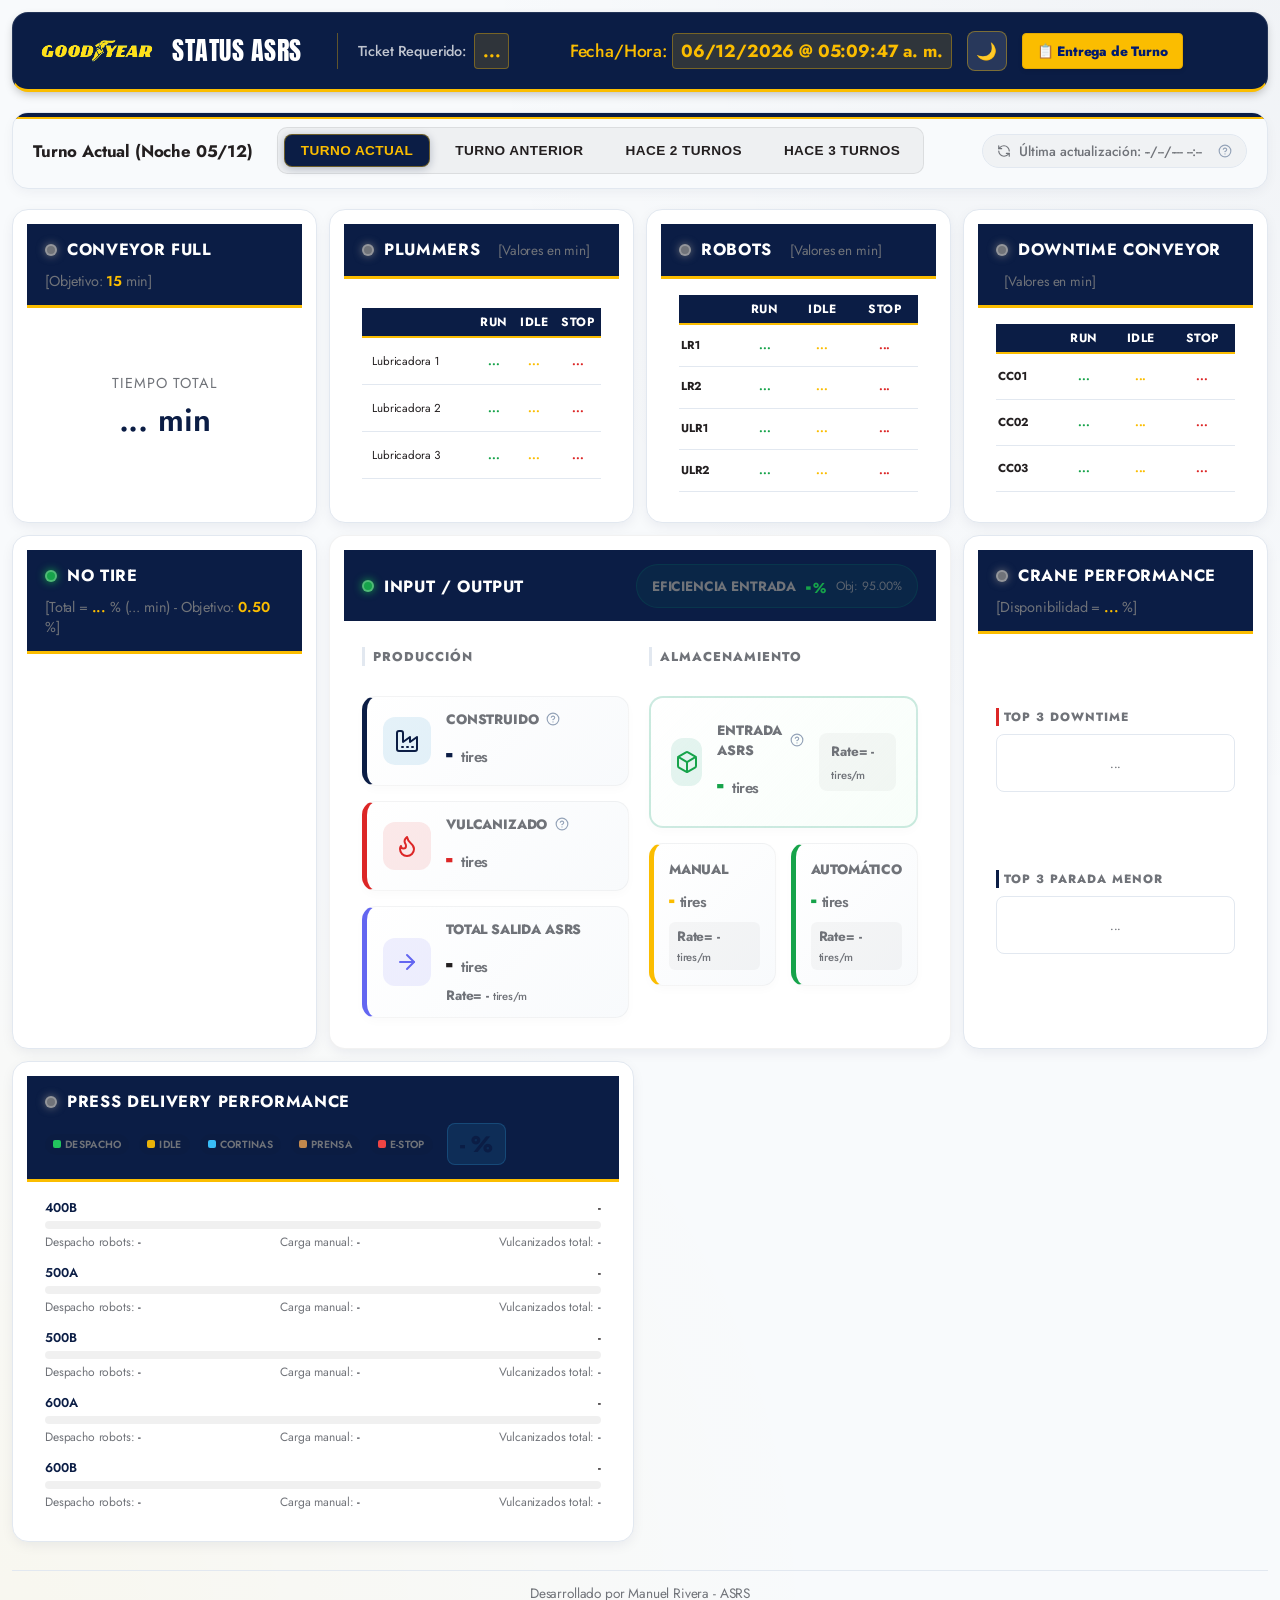
==== commit d9beba4f: "feat: rediseno industrial Goodyear - glass panels, headers navy con gold, modo oscuro y barras segme" ====
--- a/static/index.html
+++ b/static/index.html
@@ -6,10 +6,10 @@
     <title>Dashboard ASRS</title>
     <link rel="stylesheet" href="style.css?v=16">
 
-    <!-- Google Fonts for Modern Typography -->
+    <!-- Google Fonts for Goodyear Brand Typography -->
     <link rel="preconnect" href="https://fonts.googleapis.com">
     <link rel="preconnect" href="https://fonts.gstatic.com" crossorigin>
-    <link href="https://fonts.googleapis.com/css2?family=Inter:wght@300;400;500;600;700;800&display=swap" rel="stylesheet">
+    <link href="https://fonts.googleapis.com/css2?family=Anton&family=EB+Garamond:ital,wght@1,600;1,700&family=Jost:wght@300;400;500;600;700;800&family=Roboto+Mono:wght@500;600;700&display=swap" rel="stylesheet">
 </head>
 <body>
     <!-- JavaScript Error Debug Console -->
@@ -19,6 +19,14 @@
         <div id="debug-error-list" class="debug-console-list"></div>
     </div>
     <script>
+    // Tema claro/oscuro (persistido en localStorage)
+    (function() {
+        var stored = localStorage.getItem('asrs-theme');
+        if (stored === 'dark') {
+            document.body.classList.add('dark');
+        }
+    })();
+
     window.addEventListener('error', function(e) {
         var consoleDiv = document.getElementById('debug-error-console');
         var listDiv = document.getElementById('debug-error-list');
@@ -37,13 +45,17 @@
                 <div>
                     <h1>STATUS ASRS</h1>
                 </div>
-                <div class="ticket-section" style="margin-left: 20px; padding-left: 20px; border-left: 1px solid var(--border-color); display: flex; align-items: center; gap: 8px;">
-                    <span style="color: var(--text-muted); font-size: 0.9rem; font-weight: 500;">Ticket Requerido:</span>
+                <div class="ticket-section" style="margin-left: 20px; padding-left: 20px; border-left: 1px solid rgba(251, 189, 0, 0.35); display: flex; align-items: center; gap: 8px;">
+                    <span style="color: rgba(255, 255, 255, 0.75); font-size: 0.9rem; font-weight: 500;">Ticket Requerido:</span>
                     <span id="daily-ticket-val" class="highlight-text" style="font-size: 1.1rem; font-weight: 700;">-</span>
                 </div>
             </div>
             <div class="time-section" style="display: flex; align-items: center; gap: 15px;">
                 <div class="datetime">Fecha/Hora: <span id="clock" class="highlight-text">FECHA@HORA</span></div>
+                <button id="btn-theme-toggle" type="button" title="Cambiar tema claro/oscuro"
+                    style="background: rgba(255,255,255,0.12); color: #FBBD00; border: 1px solid rgba(251,189,0,0.4); width: 40px; height: 40px; border-radius: 8px; cursor: pointer; display: inline-flex; align-items: center; justify-content: center; font-size: 1.05rem; transition: all 0.2s;">
+                    🌙
+                </button>
                 <a href="/entrega-turno" style="text-decoration:none; background: #FBBD00; color: #001A70; font-weight: 800; padding: 7px 14px; border-radius: 4px; font-size: 0.85rem; display: inline-flex; align-items: center; gap: 6px; border: 1px solid #E5AA00; box-shadow: 0 2px 4px rgba(0,0,0,0.1); transition: all 0.2s;">
                     📋 Entrega de Turno
                 </a>
@@ -514,6 +526,20 @@
         </footer>
     </div>
 
+    <script>
+        // Toggle de tema claro/oscuro
+        document.addEventListener('DOMContentLoaded', function() {
+            var btn = document.getElementById('btn-theme-toggle');
+            if (btn) {
+                btn.addEventListener('click', function() {
+                    var dark = document.body.classList.toggle('dark');
+                    localStorage.setItem('asrs-theme', dark ? 'dark' : 'light');
+                    btn.textContent = dark ? '☀️' : '🌙';
+                });
+                btn.textContent = document.body.classList.contains('dark') ? '☀️' : '🌙';
+            }
+        });
+    </script>
     <script src="script.js?v=9"></script>
 </body>
 </html>
--- a/static/style.css
+++ b/static/style.css
@@ -1,21 +1,77 @@
 :root {
-    --bg-base: #f1f5f9;
-    --bg-card: rgba(255, 255, 255, 0.8);
-    --border-color: rgba(0, 0, 0, 0.1);
-    --text-main: #0f172a;
-    --text-muted: #475569;
-    --accent-color: #0284c7;
-    --success-color: #059669;
-    --warning-color: #b45309;
+    /* Goodyear Primary Brand Palette */
+    --gy-racing-navy: #0B1D45;
+    --gy-dark-navy: #06122D;
+    --gy-trophy-gold: #FBBD00;
+    --gy-light-gray: #D2D2D2;
+    --gy-dark-gray: #707379;
+    --gy-white: #FFFFFF;
+    --gy-black: #231F20;
+    --gy-electric-blue: #224FF2;
+    --gy-electric-yellow: #FCF23D;
+
+    /* Brand typography */
+    --font-headline: 'Anton', 'Futura PT Cond', Impact, sans-serif;
+    --font-body: 'Jost', 'PT Sans', 'Segoe UI', sans-serif;
+    --font-caption: 'EB Garamond', 'Palatino Linotype', serif;
+
+    --text-hero: clamp(2.5rem, 5vw, 3.6rem);
+    --text-headline: clamp(1.5rem, 3vw, 2.4rem);
+    --text-subheadline: clamp(1.15rem, 2.5vw, 1.6rem);
+    --text-body: clamp(0.95rem, 1.2vw, 1.1rem);
+    --text-caption: 0.875rem;
+
+    --leading-headline: 0.9;
+    --leading-body: 1.5;
+
+    --tracking-headline: -0.02em;
+    --tracking-body: -0.01em;
+
+    /* Brand-aligned functional tokens (kept for JS compatibility) */
+    --bg-base: #F8FAFC;
+    --bg-card: #FFFFFF;
+    --border-color: #E2E8F0;
+    --text-main: var(--gy-black);
+    --text-muted: var(--gy-dark-gray);
+    --accent-color: var(--gy-racing-navy);
+    --success-color: #16a34a;
+    --warning-color: var(--gy-trophy-gold);
     --danger-color: #dc2626;
-    --font-family: 'Inter', sans-serif;
+    --font-family: var(--font-body);
+    --font-display: var(--font-headline);
     --card-radius: 16px;
-    --highlight-bg: rgba(0, 0, 0, 0.05);
-    --highlight-text: #0f172a;
-    --bg-gradient-1: rgba(2, 132, 199, 0.05);
-    --bg-gradient-2: rgba(5, 150, 105, 0.05);
-    --table-header-bg: rgba(0, 0, 0, 0.05);
-    --table-cell-bg: rgba(255, 255, 255, 0.9);
+    --card-shadow: 0 4px 14px -2px rgba(11, 29, 69, 0.08);
+    --highlight-bg: rgba(11, 29, 69, 0.06);
+    --highlight-text: var(--gy-racing-navy);
+    --bg-gradient-1: rgba(11, 29, 69, 0.03);
+    --bg-gradient-2: rgba(251, 189, 0, 0.05);
+    --table-header-bg: #0B1D45;
+    --table-cell-bg: #FFFFFF;
+    --header-navy-bg: #0B1D45;
+    --header-navy-text: #FFFFFF;
+    --header-gold-border: #FBBD00;
+}
+
+/* ---- Dark Mode (Goodyear Dark Navy) ---- */
+body.dark {
+    --bg-base: #06122D;
+    --bg-card: #0B1D45;
+    --border-color: rgba(255, 255, 255, 0.1);
+    --text-main: #f8fafc;
+    --text-muted: #9aa7bd;
+    --accent-color: var(--gy-trophy-gold);
+    --card-shadow: 0 10px 25px -5px rgba(0, 0, 0, 0.5);
+    --highlight-bg: rgba(251, 189, 0, 0.14);
+    --highlight-text: var(--gy-trophy-gold);
+    --bg-gradient-1: rgba(251, 189, 0, 0.04);
+    --bg-gradient-2: rgba(251, 189, 0, 0.02);
+    --table-header-bg: #06122D;
+    --table-cell-bg: #0B1D45;
+    --header-navy-bg: #06122D;
+    background-color: var(--bg-base);
+    color: var(--text-main);
+    background-image: radial-gradient(circle at top right, var(--bg-gradient-1), transparent 40%),
+                      radial-gradient(circle at bottom left, var(--bg-gradient-2), transparent 40%);
 }
 
 * {
@@ -28,11 +84,33 @@
     background-color: var(--bg-base);
     color: var(--text-main);
     font-family: var(--font-family);
+    letter-spacing: var(--tracking-body);
     min-height: 100vh;
     padding: 20px;
     background-image: radial-gradient(circle at top right, var(--bg-gradient-1), transparent 40%),
                       radial-gradient(circle at bottom left, var(--bg-gradient-2), transparent 40%);
-}
+    transition: background-color 0.3s ease, color 0.3s ease;
+}
+
+h1, .brand-headline {
+    font-family: var(--font-headline);
+    letter-spacing: var(--tracking-headline);
+    text-transform: uppercase;
+}
+
+h2, h3, h4, .section-title {
+    font-family: var(--font-body);
+    font-weight: 700;
+    letter-spacing: 0.03em;
+    text-transform: uppercase;
+}
+
+/* Industrial Neutral Scrollbar (Goodyear) */
+::-webkit-scrollbar { width: 6px; height: 6px; }
+::-webkit-scrollbar-track { background: #F1F5F9; }
+::-webkit-scrollbar-thumb { background: #0B1D45; border-radius: 3px; }
+body.dark ::-webkit-scrollbar-track { background: #06122D; }
+body.dark ::-webkit-scrollbar-thumb { background: #FBBD00; }
 
 .dashboard-container {
     max-width: 1600px;
@@ -46,12 +124,15 @@
     display: flex;
     justify-content: space-between;
     align-items: center;
-    padding: 20px;
-    background: var(--bg-card);
-    border: 1px solid var(--border-color);
+    flex-wrap: wrap;
+    gap: 15px;
+    padding: 18px 24px;
+    background: var(--header-navy-bg);
+    border: 1px solid rgba(255, 255, 255, 0.1);
+    border-bottom: 3px solid var(--header-gold-border);
     border-radius: var(--card-radius);
-    backdrop-filter: blur(10px);
-    box-shadow: 0 4px 6px -1px rgba(0, 0, 0, 0.1), 0 2px 4px -1px rgba(0, 0, 0, 0.06);
+    box-shadow: 0 4px 10px -2px rgba(0, 0, 0, 0.25);
+    color: var(--header-navy-text);
 }
 
 .title-section {
@@ -66,11 +147,14 @@
 }
 
 .title-section h1 {
-    font-size: 1.5rem;
-    font-weight: 700;
-    color: var(--warning-color);
+    font-family: var(--font-headline);
+    font-size: var(--text-subheadline);
+    font-weight: 400;
+    color: var(--header-navy-text);
     text-transform: uppercase;
-    letter-spacing: 1px;
+    letter-spacing: 0.02em;
+    line-height: var(--leading-headline);
+    margin: 0;
 }
 
 .source-section {
@@ -80,14 +164,14 @@
 
 .subtitle {
     font-size: 0.875rem;
-    color: var(--warning-color);
-    opacity: 0.8;
+    color: var(--gy-trophy-gold);
+    opacity: 0.9;
 }
 
 .datetime {
     font-size: 1.1rem;
     font-weight: 500;
-    color: var(--warning-color);
+    color: var(--gy-trophy-gold);
 }
 
 .text-muted {
@@ -107,6 +191,19 @@
     border-radius: 4px;
 }
 
+/* Sobre el header navy, highlight-text va en gold brillante */
+.top-bar .highlight-text {
+    color: var(--gy-trophy-gold);
+    background: rgba(251, 189, 0, 0.15);
+    border: 1px solid rgba(251, 189, 0, 0.35);
+}
+
+body.dark .top-bar .highlight-text {
+    color: var(--gy-trophy-gold);
+    background: rgba(251, 189, 0, 0.15);
+    border: 1px solid rgba(251, 189, 0, 0.35);
+}
+
 .grid-layout {
     display: grid;
     grid-template-columns: repeat(auto-fit, minmax(280px, 1fr));
@@ -116,21 +213,23 @@
 .card {
     background: var(--bg-card);
     border: 1px solid var(--border-color);
-    border-top: 1px solid rgba(255, 255, 255, 0.6);
-    border-left: 1px solid rgba(255, 255, 255, 0.6);
     border-radius: var(--card-radius);
-    padding: 20px;
-    backdrop-filter: blur(16px);
-    box-shadow: 0 4px 6px -1px rgba(0, 0, 0, 0.05), 0 10px 15px -3px rgba(0, 0, 0, 0.02), 0 20px 25px -5px rgba(0, 0, 0, 0.01);
+    overflow: hidden;
+    box-shadow: var(--card-shadow);
     transition: all 0.3s cubic-bezier(0.25, 0.8, 0.25, 1);
     display: flex;
     flex-direction: column;
-    gap: 15px;
+    gap: 0;
 }
 
 .card:hover {
-    box-shadow: 0 8px 20px -4px rgba(0,0,0,0.08);
-    border-color: rgba(255, 255, 255, 0.5);
+    box-shadow: 0 8px 20px -4px rgba(11, 29, 69, 0.12);
+}
+
+body.dark .card {
+    background: #0B1D45;
+    border: 1px solid rgba(255, 255, 255, 0.1);
+    box-shadow: 0 10px 25px -5px rgba(0, 0, 0, 0.5);
 }
 
 td, th, .press-overall-val, .io-box-value, .metric, .value, .time {
@@ -141,9 +240,16 @@
     display: flex;
     justify-content: space-between;
     align-items: flex-start;
-    border-bottom: 1px solid var(--border-color);
-    padding-bottom: 10px;
+    background: var(--header-navy-bg);
+    color: var(--header-navy-text);
+    border-bottom: 3px solid var(--header-gold-border);
+    padding: 14px 18px;
     min-height: 55px;
+}
+
+body.dark .card-header {
+    background: #06122D;
+    border-bottom: 3px solid var(--header-gold-border);
 }
 
 .card-title {
@@ -154,10 +260,28 @@
 }
 
 .card-title h2 {
-    font-size: 1.1rem;
-    font-weight: 600;
+    font-size: 1.02rem;
+    font-weight: 700;
     text-transform: uppercase;
-    letter-spacing: 0.05em;
+    letter-spacing: 0.04em;
+    color: var(--header-navy-text);
+}
+
+.kpi-bracket {
+    font-size: 0.82rem;
+    color: rgba(255, 255, 255, 0.7);
+}
+
+body.dark .kpi-bracket {
+    color: rgba(255, 255, 255, 0.62);
+}
+
+.card-title .indicator {
+    border: 2px solid rgba(255, 255, 255, 0.25);
+}
+
+.card-title .highlight {
+    color: var(--gy-trophy-gold);
 }
 
 .indicator {
@@ -228,6 +352,7 @@
     display: flex;
     flex-direction: column;
     justify-content: space-evenly;
+    padding: 16px 18px;
 }
 
 .empty-state-msg {
@@ -289,15 +414,25 @@
 }
 
 .data-table th, .data-table td {
-    padding: 6px 3px;
+    padding: 7px 4px;
     text-align: left;
-    border-bottom: 1px solid rgba(255, 255, 255, 0.05);
+    border-bottom: 1px solid var(--border-color);
     white-space: nowrap;
 }
 
 .data-table th:not(:first-child), .data-table td:not(:first-child) { text-align: center; }
-.data-table th { color: var(--text-muted); font-weight: 500; }
-.data-table tbody tr:hover { background: rgba(255, 255, 255, 0.03); }
+.data-table th {
+    color: #ffffff;
+    font-weight: 700;
+    background: var(--table-header-bg);
+    border-bottom: 2px solid var(--header-gold-border);
+    letter-spacing: 0.04em;
+    text-transform: uppercase;
+    font-size: 0.75rem;
+}
+.data-table tbody tr:hover { background: rgba(11, 29, 69, 0.05); }
+body.dark .data-table tbody tr:hover { background: rgba(251, 189, 0, 0.08); }
+.data-table td { color: var(--text-main); }
 
 @keyframes data-flash {
     0% { background: rgba(2, 132, 199, 0.15); }
@@ -368,7 +503,7 @@
 .stat-box .value { font-size: 1.2rem; font-weight: 700; }
 .stat-box .sub-value { font-size: 0.8rem; color: var(--text-muted); }
 
-.press-delivery-card { grid-column: span 2; padding: 20px !important; }
+.press-delivery-card { grid-column: span 2; }
 
 @media (max-width: 1024px) {
     .press-delivery-card { grid-column: span 1; }
@@ -655,17 +790,39 @@
 }
 
 .controls-bar {
+    position: relative;
+    overflow: hidden;
     display: flex;
     justify-content: space-between;
     align-items: center;
     flex-wrap: wrap;
     gap: 15px;
-    padding: 12px 20px;
-    background: var(--bg-card);
-    border: 1px solid var(--border-color);
-    border-radius: 12px;
-    backdrop-filter: blur(10px);
-    box-shadow: 0 4px 6px -1px rgba(0, 0, 0, 0.06), 0 2px 4px -1px rgba(0, 0, 0, 0.04);
+    padding: 14px 20px;
+    background: #F8FAFC;
+    border: 1px solid #E2E8F0;
+    border-radius: var(--card-radius);
+    box-shadow: 0 4px 14px -2px rgba(11, 29, 69, 0.06);
+}
+
+.controls-bar::before {
+    content: '';
+    position: absolute;
+    top: 0;
+    left: 0;
+    right: 0;
+    height: 4px;
+    background-color: #0B1D45;
+    border-bottom: 2px solid #FBBD00;
+}
+
+body.dark .controls-bar {
+    background-color: #071330;
+    border-color: #1f325c;
+}
+
+body.dark .controls-bar::before {
+    background-color: #06122D;
+    border-bottom: 2px solid #FBBD00;
 }
 
 .range-inputs { display: flex; align-items: center; flex-wrap: wrap; gap: 15px; }
@@ -724,32 +881,44 @@
     border-radius: 8px;
     cursor: pointer;
     transition: all 0.2s ease;
+    text-transform: uppercase;
+    letter-spacing: 0.03em;
 }
 
 .btn-preset:hover { background: rgba(0, 0, 0, 0.06); color: var(--text-main); }
+body.dark .btn-preset:hover { background: rgba(255, 255, 255, 0.08); }
 
 .btn-preset.active {
-    background: #334155;
-    color: #fff;
-    border-color: #334155;
-    box-shadow: 0 2px 8px rgba(51, 65, 85, 0.25);
+    background: #0B1D45;
+    color: #FBBD00;
+    border-color: rgba(251, 189, 0, 0.4);
+    box-shadow: 0 2px 8px rgba(11, 29, 69, 0.25);
+}
+
+body.dark .btn-preset.active {
+    background: #06122D;
+    color: #FBBD00;
+    border-color: rgba(251, 189, 0, 0.5);
 }
 
 .btn-preset:active { transform: translateY(0); }
 
 .btn-primary {
-    background: var(--accent-color);
-    border: none;
-    color: #ffffff;
-    padding: 8px 18px;
+    background: #0B1D45;
+    border: 1px solid rgba(251, 189, 0, 0.4);
+    color: #FBBD00;
+    padding: 9px 20px;
     font-size: 0.85rem;
-    font-weight: 600;
-    border-radius: 6px;
+    font-weight: 700;
+    text-transform: uppercase;
+    letter-spacing: 0.03em;
+    border-radius: 8px;
     cursor: pointer;
+    box-shadow: 0 2px 8px rgba(11, 29, 69, 0.2);
     transition: all 0.2s ease;
 }
 
-.btn-primary:hover { background: #0274b3; transform: translateY(-1px); }
+.btn-primary:hover { background: #06122D; border-color: #FBBD00; transform: translateY(-1px); box-shadow: 0 4px 12px rgba(11, 29, 69, 0.3); }
 .btn-primary:active { transform: translateY(0); }
 
 .update-badge {
@@ -943,3 +1112,119 @@
 .help-tooltip::after { content: attr(data-tooltip); position: absolute; bottom: 140%; left: 50%; transform: translateX(-50%) translateY(5px); background-color: #1e293b; color: #f8fafc; padding: 6px 12px; border-radius: 6px; font-size: 11px; font-weight: 500; white-space: nowrap; opacity: 0; visibility: hidden; transition: all 0.2s cubic-bezier(0.4, 0, 0.2, 1); z-index: 1000; pointer-events: none; box-shadow: 0 4px 6px -1px rgba(0,0,0,0.1), 0 2px 4px -1px rgba(0,0,0,0.06); }
 .help-tooltip::before { content: ''; position: absolute; bottom: 100%; left: 50%; transform: translateX(-50%) translateY(5px); border-width: 6px; border-style: solid; border-color: #1e293b transparent transparent transparent; opacity: 0; visibility: hidden; transition: all 0.2s cubic-bezier(0.4, 0, 0.2, 1); z-index: 1000; pointer-events: none; }
 .help-tooltip:hover::after, .help-tooltip:hover::before { opacity: 1; visibility: visible; transform: translateX(-50%) translateY(0); }
+
+/* ============================================================================
+   DARK MODE OVERRIDES (Goodyear Dark Navy)
+   ============================================================================ */
+body.dark .logo { filter: brightness(1.1); }
+
+body.dark .data-table th {
+    background: #06122D;
+    border-bottom: 2px solid #FBBD00;
+}
+
+body.dark .data-group {
+    background: rgba(251, 189, 0, 0.08);
+}
+
+body.dark .stat-box {
+    background: rgba(255, 255, 255, 0.08);
+    border: 1px solid rgba(255, 255, 255, 0.1);
+    box-shadow: 0 4px 6px -1px rgba(0, 0, 0, 0.3);
+}
+body.dark .stat-box .label { color: #9aa7bd; }
+
+body.dark .downtime-group-box {
+    background: #0B1D45;
+    border: 1px solid #1f325c;
+}
+body.dark .downtime-group-box .group-name {
+    background: #06122D;
+    color: #FBBD00;
+    border-bottom: 1px solid #1f325c;
+}
+
+body.dark .press-id {
+    background: #06122D;
+    color: #FBBD00;
+    border-bottom: 1px solid #1f325c;
+}
+body.dark .press-item {
+    background: #0B1D45;
+    border: 1px solid #1f325c;
+}
+body.dark .press-stats .despachados { color: #f8fafc; }
+body.dark .press-stats .vulcanizados { color: #9aa7bd; }
+
+body.dark .crane-tab-btn.active {
+    background: #FBBD00;
+    color: #0B1D45;
+    box-shadow: 0 2px 8px rgba(251, 189, 0, 0.3);
+}
+body.dark .crane-tab-btn:hover { color: #f8fafc; }
+
+body.dark .crane-list-container {
+    background: rgba(255, 255, 255, 0.04);
+    border: 1px solid #1f325c;
+}
+body.dark .crane-list-item {
+    background: #0B1D45;
+    border: 1px solid #1f325c;
+}
+body.dark .crane-list-id { color: #f8fafc; }
+body.dark .crane-list-bar-bg { background: #1f325c; }
+
+body.dark .io-premium-card {
+    background: #0B1D45;
+    border: 1px solid #1f325c;
+}
+body.dark .io-premium-header { border-bottom-color: rgba(255, 255, 255, 0.08); }
+body.dark .io-premium-efficiency {
+    background: rgba(22, 163, 74, 0.2);
+    border: 1px solid rgba(34, 197, 94, 0.3);
+}
+body.dark .io-eff-title { color: #9aa7bd; }
+
+body.dark .io-premium-box {
+    background: #06122D;
+    border: 1px solid #1f325c;
+    box-shadow: 0 4px 10px rgba(0, 0, 0, 0.3);
+}
+body.dark .io-premium-box.highlight-box {
+    background: linear-gradient(135deg, #06122D, rgba(22, 101, 52, 0.25));
+}
+body.dark .io-box-label { color: #9aa7bd; }
+body.dark .io-box-rate-container { background: rgba(255, 255, 255, 0.06); }
+body.dark .io-box-rate { color: #9aa7bd; }
+body.dark .io-premium-box.mini-box .io-box-rate { background: rgba(255, 255, 255, 0.06); }
+
+body.dark .io-column-title { color: #9aa7bd; border-left-color: #1f325c; }
+
+body.dark .press-progress-bar-bg { background: rgba(255, 255, 255, 0.12); }
+body.dark .press-row-stats { color: #9aa7bd; }
+body.dark .press-legend-item { color: #cbd5e1; }
+body.dark .press-legend-header .press-legend-item { background: rgba(255, 255, 255, 0.08); }
+
+body.dark .update-badge {
+    background: rgba(255, 255, 255, 0.08);
+    border: 1px solid #1f325c;
+    color: #9aa7bd;
+}
+body.dark .update-time-value { color: #f8fafc; }
+
+body.dark .input-field label { color: #9aa7bd; }
+body.dark .input-field input[type="date"],
+body.dark .input-field input[type="time"] {
+    background: #06122D;
+    border: 1px solid #1f325c;
+    color: #f8fafc;
+    color-scheme: dark;
+}
+
+body.dark .preset-buttons {
+    background: rgba(255, 255, 255, 0.06);
+    border-color: #1f325c;
+}
+body.dark .shift-label-display { color: #f8fafc; }
+
+body.dark .switch-slider { background-color: #06122D; border-color: #1f325c; }
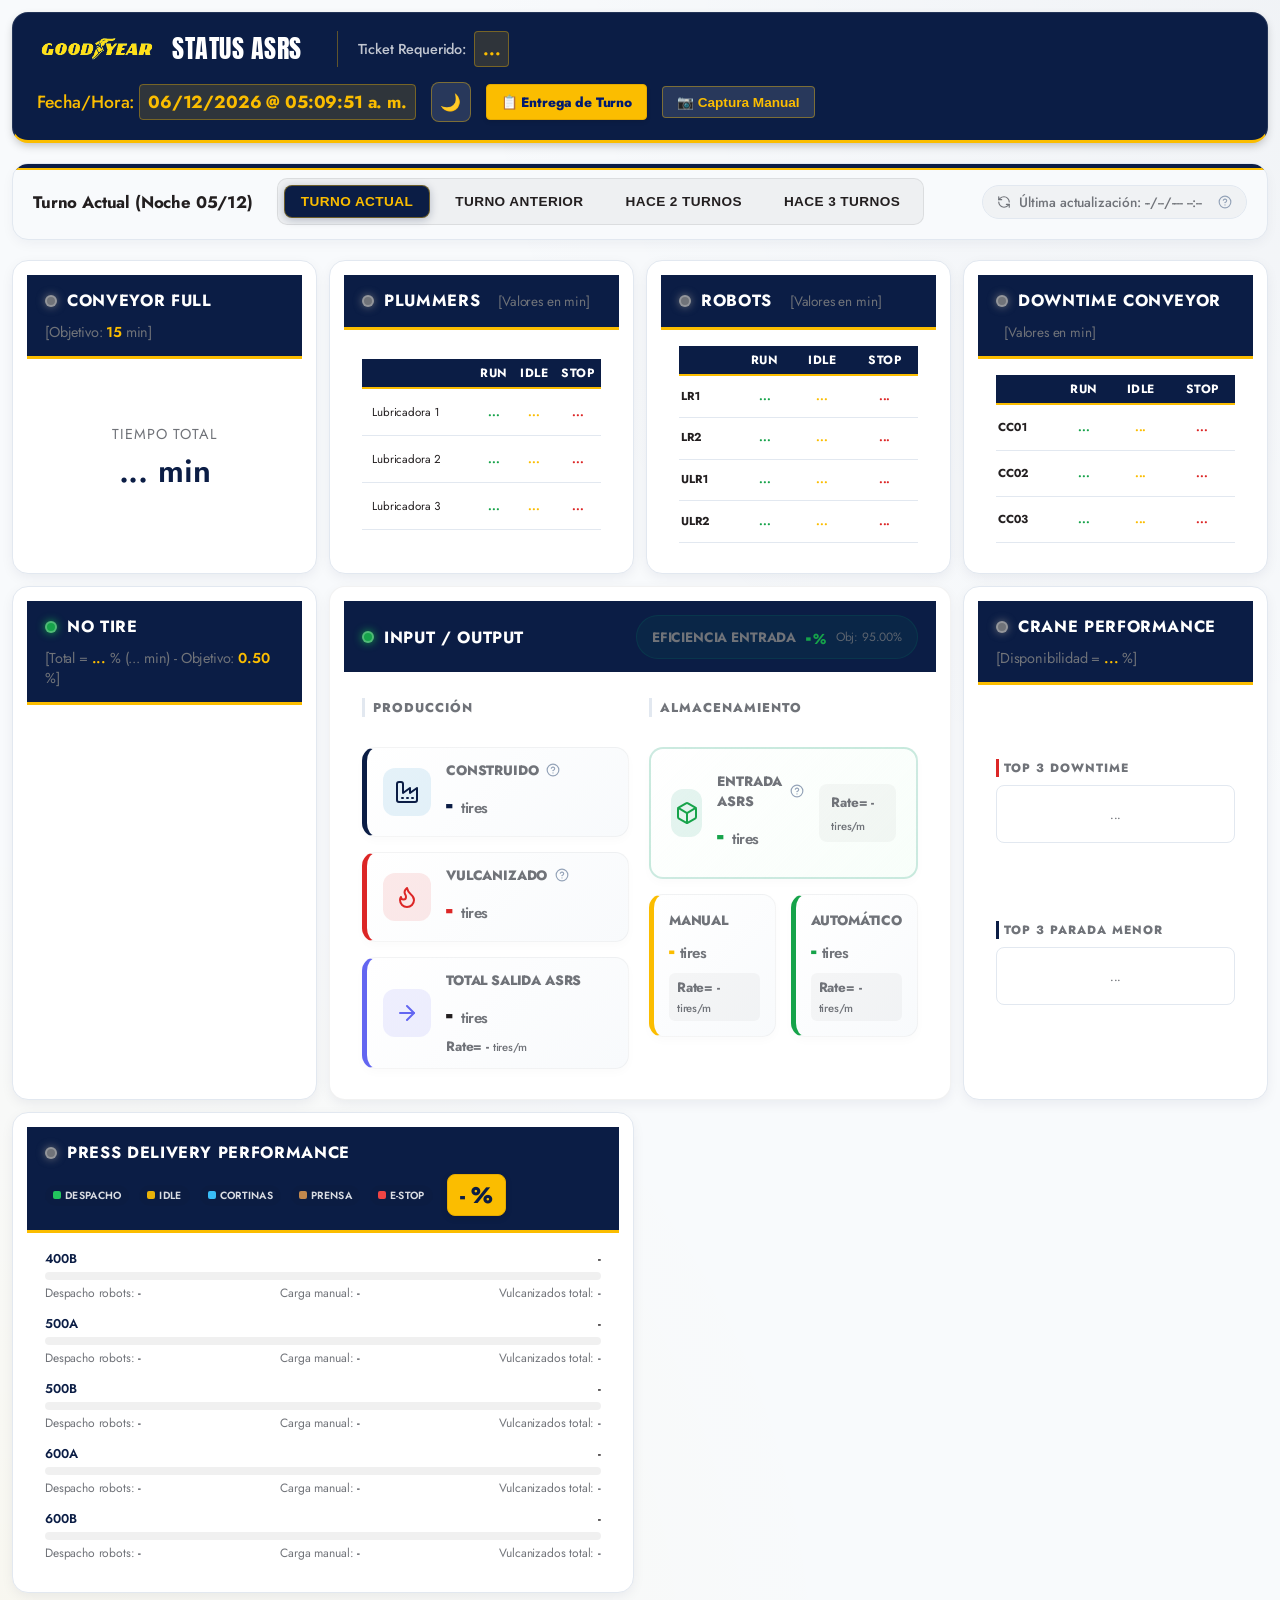
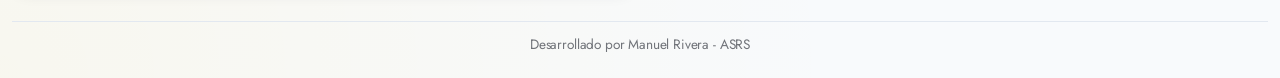
==== commit 010a887a: "feat: captura manual sin navegador + retoques UI scheduler_service.py (+44/-16): renderer Pillow con" ====
--- a/static/index.html
+++ b/static/index.html
@@ -59,6 +59,10 @@
                 <a href="/entrega-turno" style="text-decoration:none; background: #FBBD00; color: #001A70; font-weight: 800; padding: 7px 14px; border-radius: 4px; font-size: 0.85rem; display: inline-flex; align-items: center; gap: 6px; border: 1px solid #E5AA00; box-shadow: 0 2px 4px rgba(0,0,0,0.1); transition: all 0.2s;">
                     📋 Entrega de Turno
                 </a>
+                <button id="btn-captura-manual" type="button" title="Generar captura del reporte en el servidor y enviarla a Teams (sin importar la hora)"
+                    style="background: rgba(255,255,255,0.12); color: #FBBD00; border: 1px solid rgba(251,189,0,0.4); padding: 7px 14px; border-radius: 4px; font-size: 0.85rem; font-weight: 700; cursor: pointer; display: inline-flex; align-items: center; gap: 6px; transition: all 0.2s;">
+                    📷 Captura Manual
+                </button>
             </div>
             <div class="source-section text-right text-muted">
                 <!-- Tema claro por defecto -->
@@ -538,6 +542,27 @@
                 });
                 btn.textContent = document.body.classList.contains('dark') ? '☀️' : '🌙';
             }
+
+            var btnCap = document.getElementById('btn-captura-manual');
+            if (btnCap) {
+                btnCap.addEventListener('click', async function() {
+                    btnCap.disabled = true;
+                    btnCap.textContent = '⏳ Generando...';
+                    try {
+                        const res = await fetch('/api/send-teams?force=true&renderer=pillow');
+                        const data = await res.json();
+                        alert(data.success
+                            ? 'Captura enviada a Teams: ' + data.message
+                            : 'Error: ' + (data.message || data.error || 'no se pudo enviar'));
+                    } catch (err) {
+                        console.error(err);
+                        alert('Error al conectar con el servidor.');
+                    } finally {
+                        btnCap.disabled = false;
+                        btnCap.textContent = '📷 Captura Manual';
+                    }
+                });
+            }
         });
     </script>
     <script src="script.js?v=9"></script>
--- a/static/style.css
+++ b/static/style.css
@@ -1099,12 +1099,22 @@
 
 .press-overall-badge {
     font-size: 1.4rem;
-    color: var(--accent-color);
-    background: rgba(56, 189, 248, 0.1);
+    color: #0B1D45;
+    background: #FBBD00;
     padding: 4px 12px;
     border-radius: 8px;
     font-weight: 800;
-    border: 1px solid rgba(56, 189, 248, 0.2);
+    border: 1px solid #E5AA00;
+    box-shadow: 0 2px 6px rgba(0, 0, 0, 0.15);
+    white-space: nowrap;
+}
+
+.press-card-title-right .press-legend-item {
+    color: rgba(255, 255, 255, 0.85);
+}
+
+body.dark .press-card-title-right .press-legend-item {
+    color: #cbd5e1;
 }
 
 .help-tooltip { position: relative; cursor: help; display: inline-flex; align-items: center; justify-content: center; color: #94a3b8; margin-left: 8px; transition: color 0.2s; pointer-events: auto; }
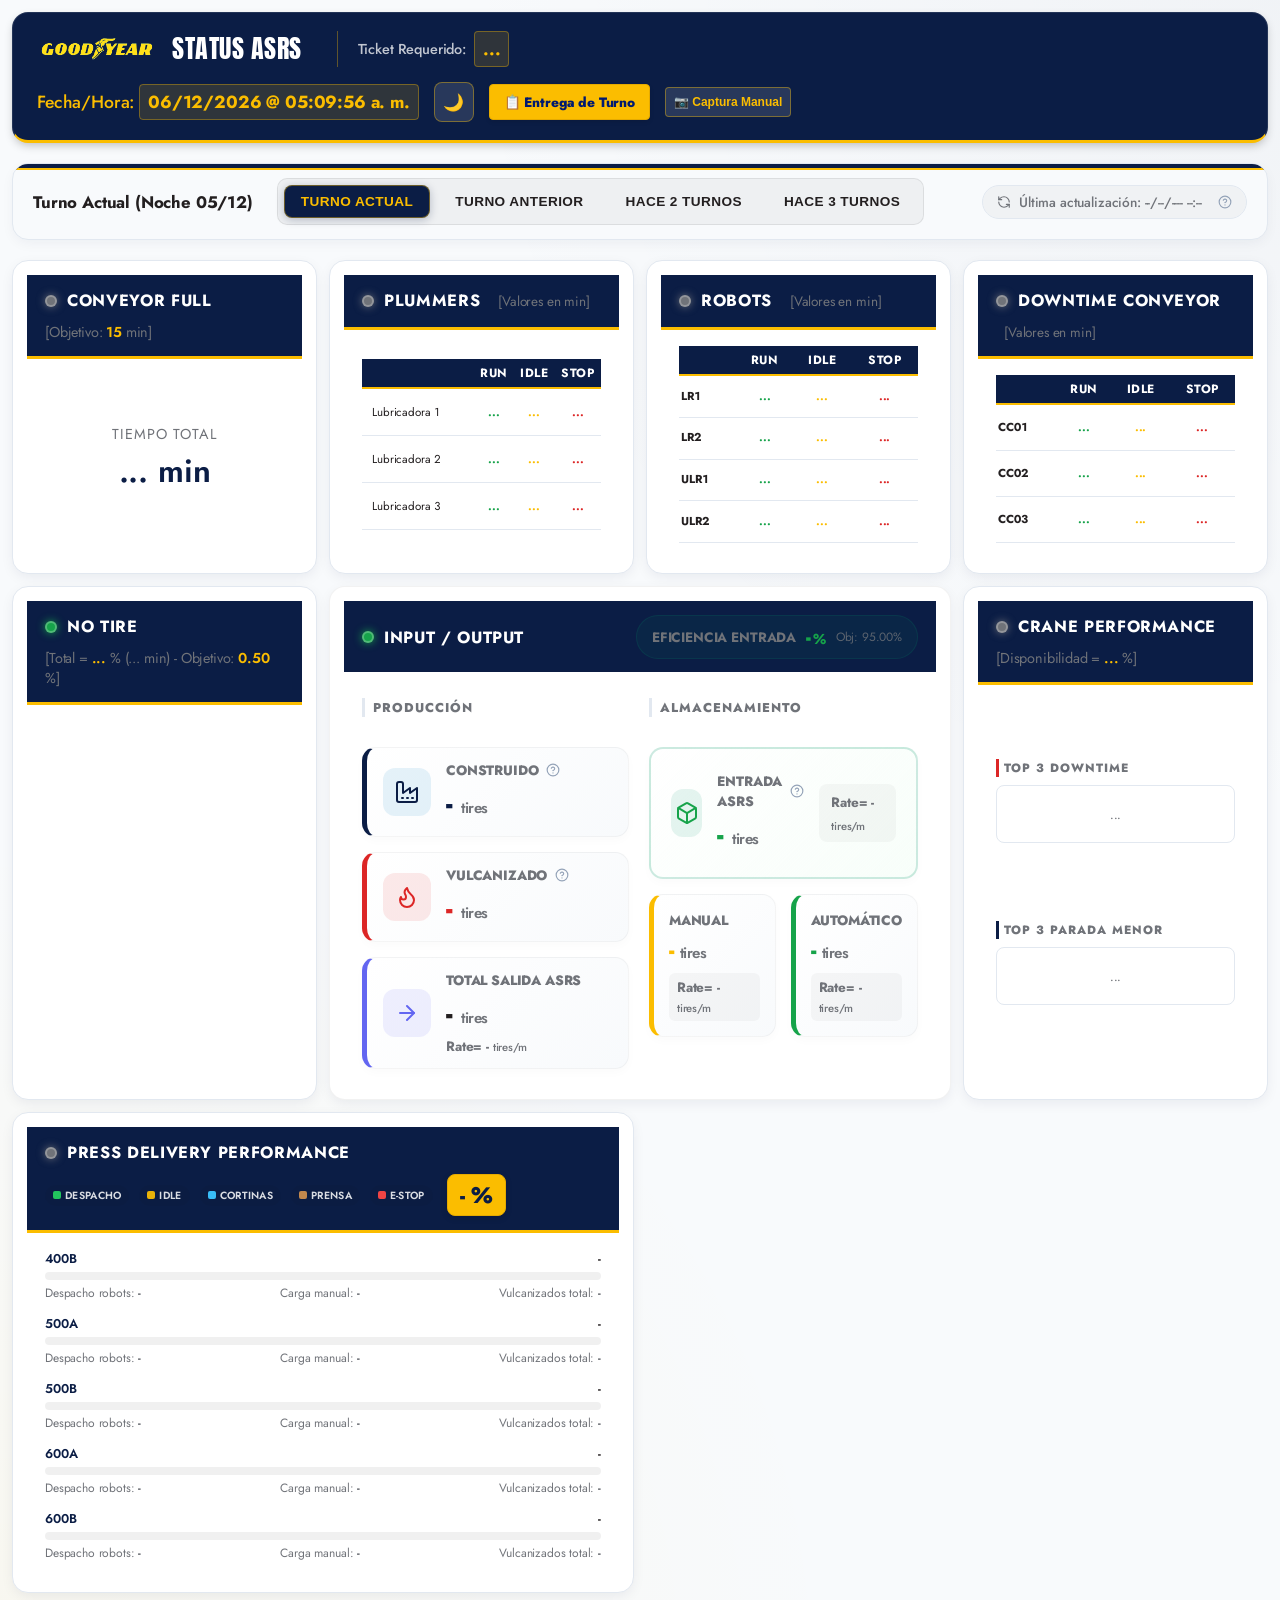
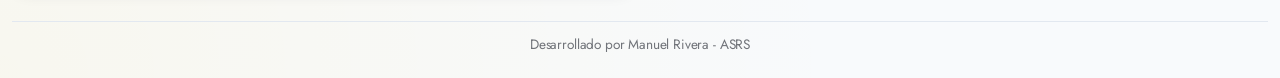
==== commit 0325d2ca: "feat: rate limit 1 min manual capture, smaller button, and ticket card inside banner" ====
--- a/static/index.html
+++ b/static/index.html
@@ -60,7 +60,7 @@
                     📋 Entrega de Turno
                 </a>
                 <button id="btn-captura-manual" type="button" title="Generar captura del reporte en el servidor y enviarla a Teams (sin importar la hora)"
-                    style="background: rgba(255,255,255,0.12); color: #FBBD00; border: 1px solid rgba(251,189,0,0.4); padding: 7px 14px; border-radius: 4px; font-size: 0.85rem; font-weight: 700; cursor: pointer; display: inline-flex; align-items: center; gap: 6px; transition: all 0.2s;">
+                    style="background: rgba(255,255,255,0.12); color: #FBBD00; border: 1px solid rgba(251,189,0,0.4); padding: 4px 8px; border-radius: 4px; font-size: 0.75rem; font-weight: 700; cursor: pointer; display: inline-flex; align-items: center; gap: 4px; height: 30px; transition: all 0.2s;">
                     📷 Captura Manual
                 </button>
             </div>
@@ -544,6 +544,31 @@
             }
 
             var btnCap = document.getElementById('btn-captura-manual');
+            var capCooldownTimer = null;
+
+            function startCapCooldown(seconds) {
+                if (capCooldownTimer) clearInterval(capCooldownTimer);
+                btnCap.disabled = true;
+                var remaining = seconds;
+                btnCap.textContent = '⏳ Esperar (' + remaining + 's)';
+                btnCap.style.opacity = '0.75';
+                btnCap.style.cursor = 'not-allowed';
+
+                capCooldownTimer = setInterval(function() {
+                    remaining--;
+                    if (remaining <= 0) {
+                        clearInterval(capCooldownTimer);
+                        capCooldownTimer = null;
+                        btnCap.disabled = false;
+                        btnCap.style.opacity = '1';
+                        btnCap.style.cursor = 'pointer';
+                        btnCap.textContent = '📷 Captura Manual';
+                    } else {
+                        btnCap.textContent = '⏳ Esperar (' + remaining + 's)';
+                    }
+                }, 1000);
+            }
+
             if (btnCap) {
                 btnCap.addEventListener('click', async function() {
                     btnCap.disabled = true;
@@ -551,13 +576,22 @@
                     try {
                         const res = await fetch('/api/send-teams?force=true&renderer=pillow');
                         const data = await res.json();
-                        alert(data.success
-                            ? 'Captura enviada a Teams: ' + data.message
-                            : 'Error: ' + (data.message || data.error || 'no se pudo enviar'));
+                        if (res.status === 429 || data.rate_limited) {
+                            alert('⏳ ' + (data.message || 'Espere un momento antes de enviar otra captura.'));
+                            startCapCooldown(data.remaining_seconds || 60);
+                            return;
+                        }
+                        if (data.success) {
+                            alert('✅ Captura enviada a Teams: ' + data.message);
+                            startCapCooldown(60);
+                        } else {
+                            alert('⚠️ Error: ' + (data.message || data.error || 'no se pudo enviar'));
+                            btnCap.disabled = false;
+                            btnCap.textContent = '📷 Captura Manual';
+                        }
                     } catch (err) {
                         console.error(err);
                         alert('Error al conectar con el servidor.');
-                    } finally {
                         btnCap.disabled = false;
                         btnCap.textContent = '📷 Captura Manual';
                     }
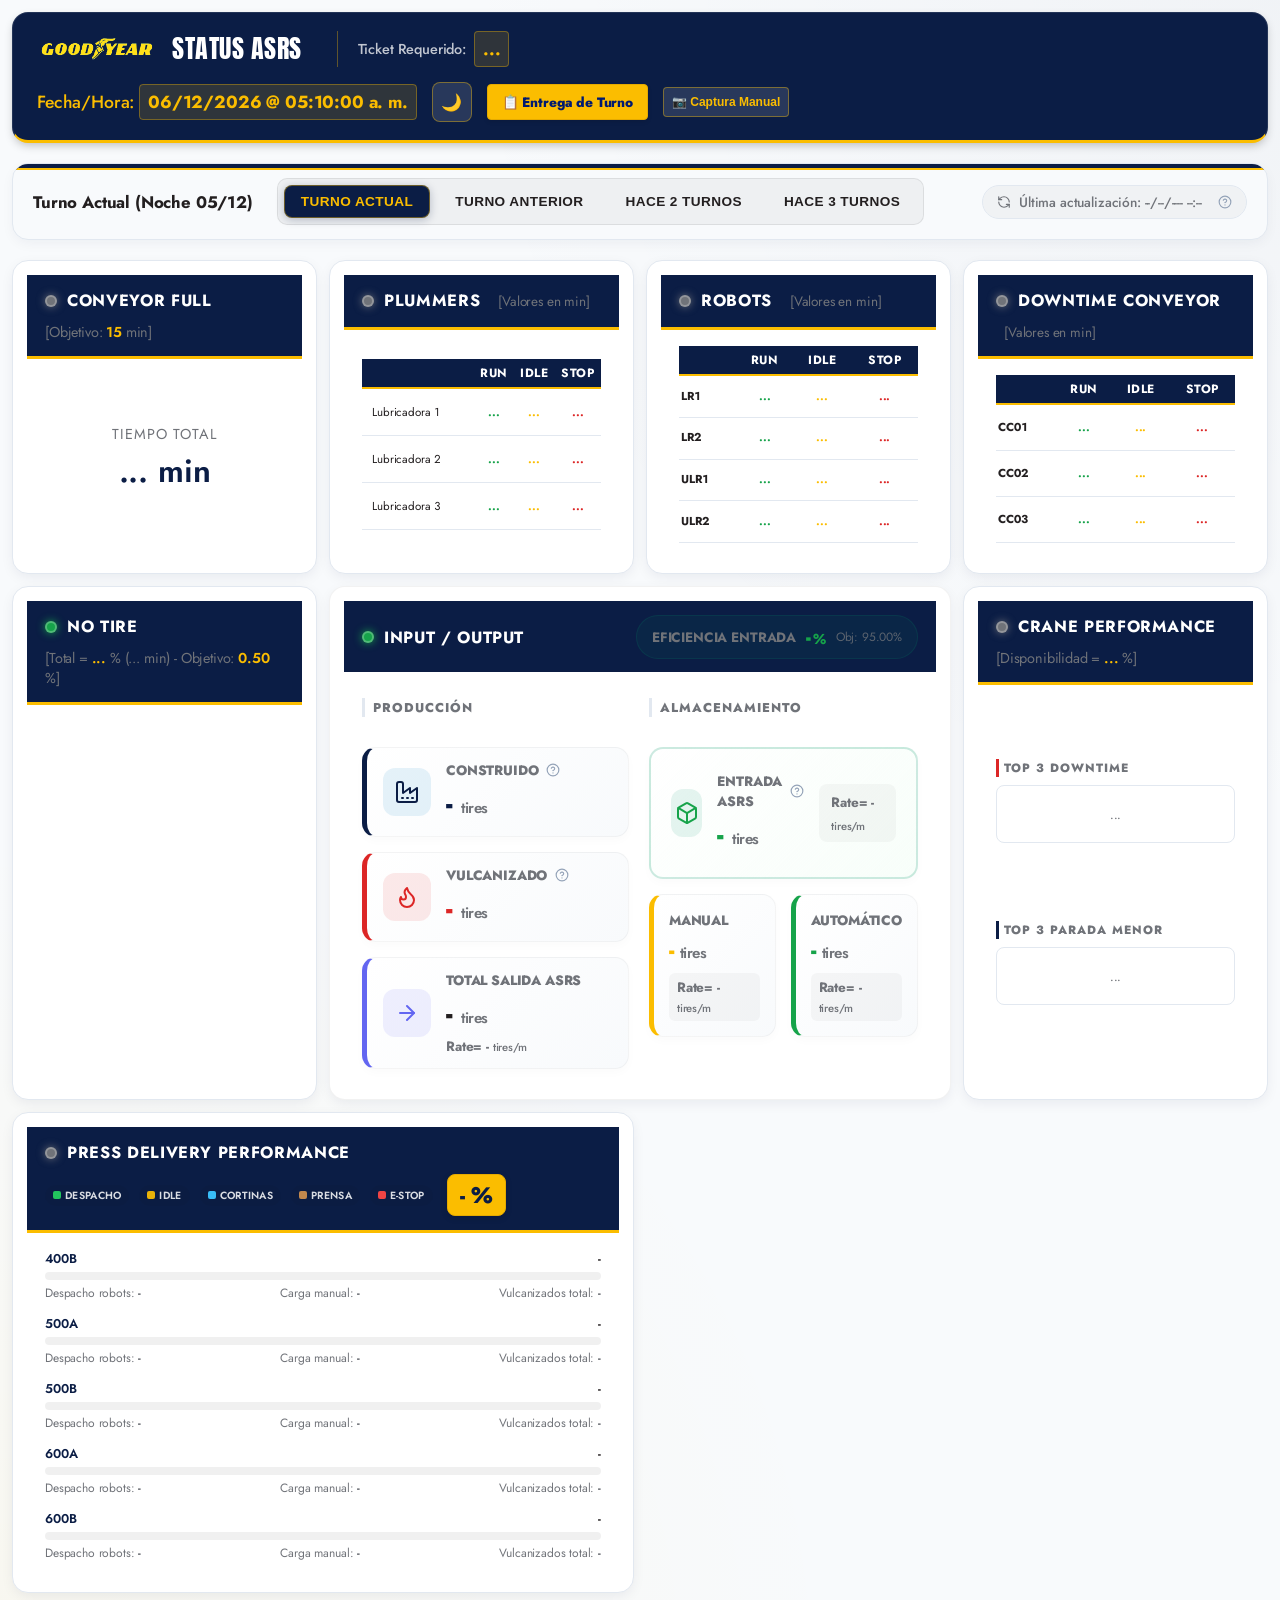
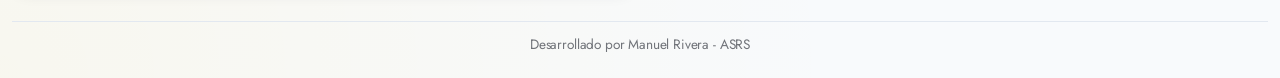
==== commit a2e304b5: "feat: eliminate all Playwright references, bypass proxy for localhost, use native Pillow only" ====
--- a/static/index.html
+++ b/static/index.html
@@ -574,7 +574,7 @@
                     btnCap.disabled = true;
                     btnCap.textContent = '⏳ Generando...';
                     try {
-                        const res = await fetch('/api/send-teams?force=true&renderer=pillow');
+                        const res = await fetch('/api/send-teams?force=true');
                         const data = await res.json();
                         if (res.status === 429 || data.rate_limited) {
                             alert('⏳ ' + (data.message || 'Espere un momento antes de enviar otra captura.'));
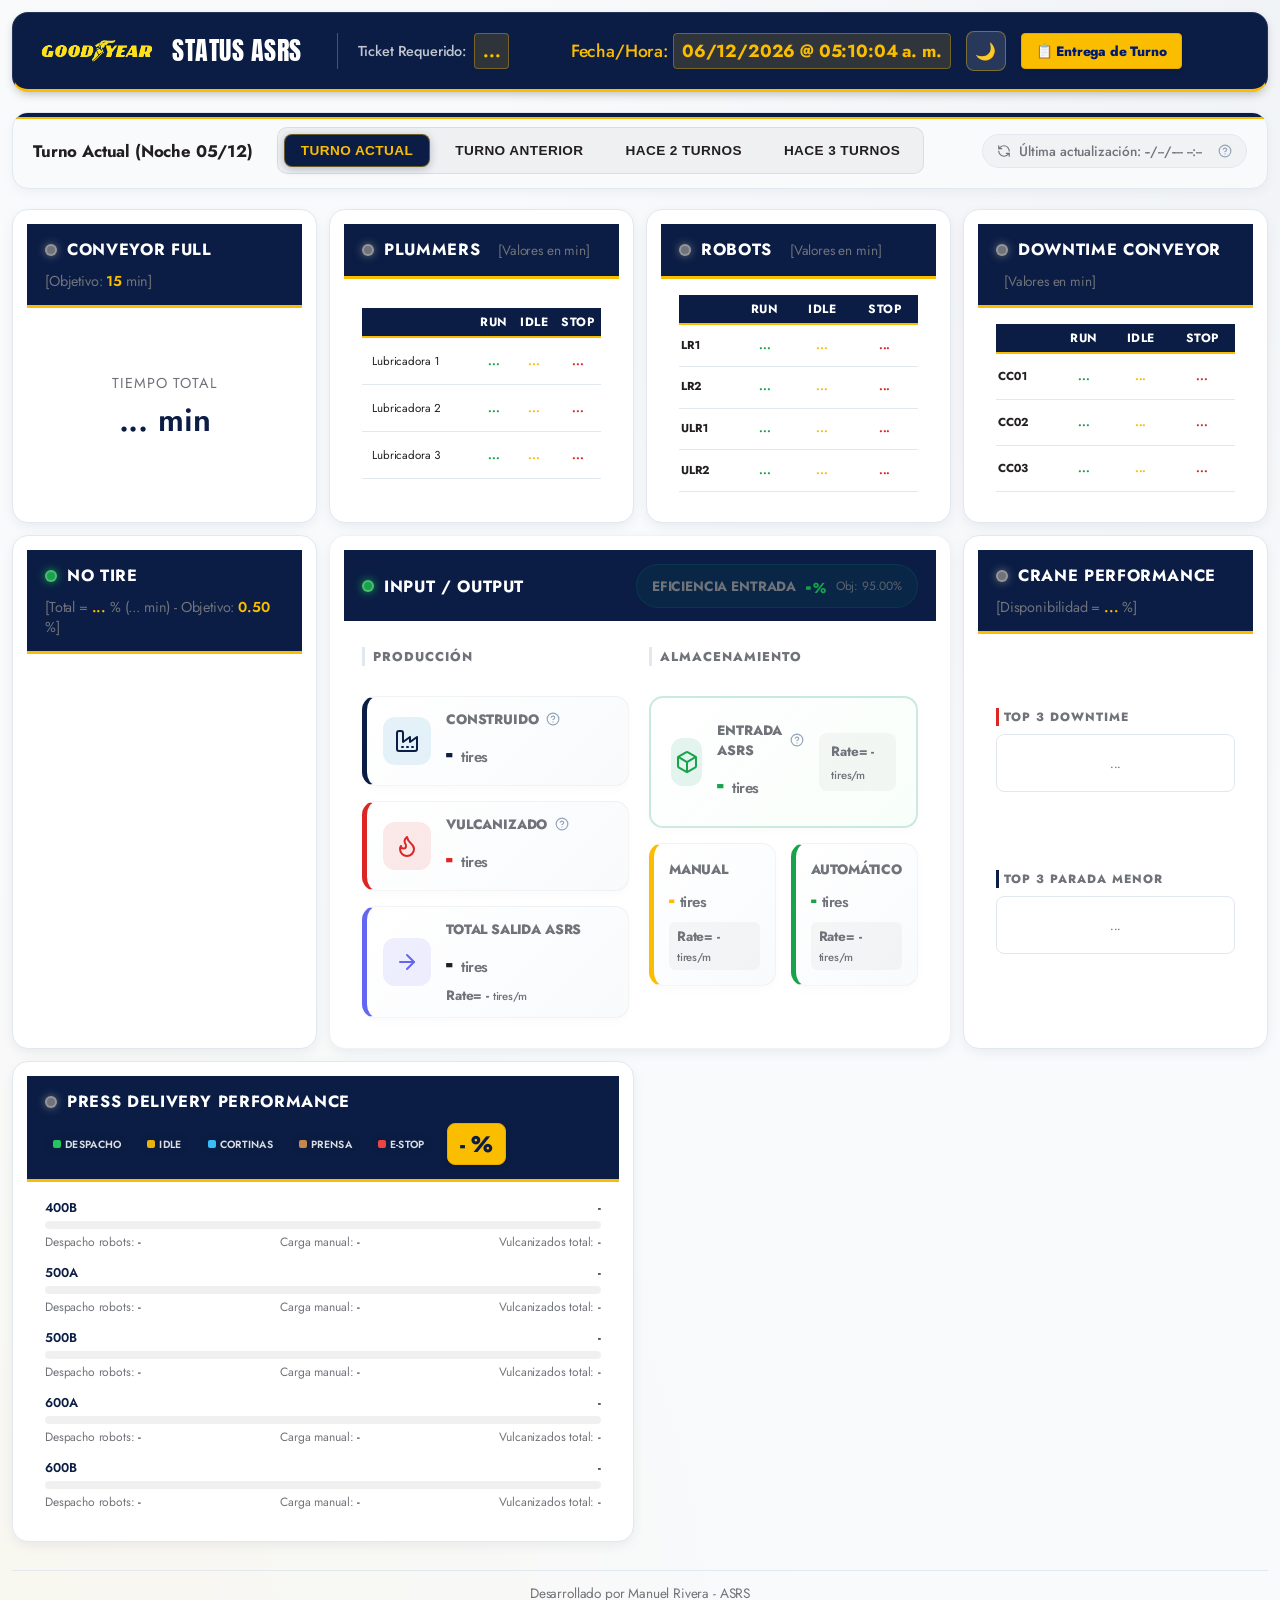
==== commit 0369cff6: "fix(scheduler, pillow, ui): optimizar scheduler a 1 min, fix parse ticket, fix pillow NameError, sep" ====
--- a/static/index.html
+++ b/static/index.html
@@ -59,10 +59,6 @@
                 <a href="/entrega-turno" style="text-decoration:none; background: #FBBD00; color: #001A70; font-weight: 800; padding: 7px 14px; border-radius: 4px; font-size: 0.85rem; display: inline-flex; align-items: center; gap: 6px; border: 1px solid #E5AA00; box-shadow: 0 2px 4px rgba(0,0,0,0.1); transition: all 0.2s;">
                     📋 Entrega de Turno
                 </a>
-                <button id="btn-captura-manual" type="button" title="Generar captura del reporte en el servidor y enviarla a Teams (sin importar la hora)"
-                    style="background: rgba(255,255,255,0.12); color: #FBBD00; border: 1px solid rgba(251,189,0,0.4); padding: 4px 8px; border-radius: 4px; font-size: 0.75rem; font-weight: 700; cursor: pointer; display: inline-flex; align-items: center; gap: 4px; height: 30px; transition: all 0.2s;">
-                    📷 Captura Manual
-                </button>
             </div>
             <div class="source-section text-right text-muted">
                 <!-- Tema claro por defecto -->
@@ -542,61 +538,6 @@
                 });
                 btn.textContent = document.body.classList.contains('dark') ? '☀️' : '🌙';
             }
-
-            var btnCap = document.getElementById('btn-captura-manual');
-            var capCooldownTimer = null;
-
-            function startCapCooldown(seconds) {
-                if (capCooldownTimer) clearInterval(capCooldownTimer);
-                btnCap.disabled = true;
-                var remaining = seconds;
-                btnCap.textContent = '⏳ Esperar (' + remaining + 's)';
-                btnCap.style.opacity = '0.75';
-                btnCap.style.cursor = 'not-allowed';
-
-                capCooldownTimer = setInterval(function() {
-                    remaining--;
-                    if (remaining <= 0) {
-                        clearInterval(capCooldownTimer);
-                        capCooldownTimer = null;
-                        btnCap.disabled = false;
-                        btnCap.style.opacity = '1';
-                        btnCap.style.cursor = 'pointer';
-                        btnCap.textContent = '📷 Captura Manual';
-                    } else {
-                        btnCap.textContent = '⏳ Esperar (' + remaining + 's)';
-                    }
-                }, 1000);
-            }
-
-            if (btnCap) {
-                btnCap.addEventListener('click', async function() {
-                    btnCap.disabled = true;
-                    btnCap.textContent = '⏳ Generando...';
-                    try {
-                        const res = await fetch('/api/send-teams?force=true');
-                        const data = await res.json();
-                        if (res.status === 429 || data.rate_limited) {
-                            alert('⏳ ' + (data.message || 'Espere un momento antes de enviar otra captura.'));
-                            startCapCooldown(data.remaining_seconds || 60);
-                            return;
-                        }
-                        if (data.success) {
-                            alert('✅ Captura enviada a Teams: ' + data.message);
-                            startCapCooldown(60);
-                        } else {
-                            alert('⚠️ Error: ' + (data.message || data.error || 'no se pudo enviar'));
-                            btnCap.disabled = false;
-                            btnCap.textContent = '📷 Captura Manual';
-                        }
-                    } catch (err) {
-                        console.error(err);
-                        alert('Error al conectar con el servidor.');
-                        btnCap.disabled = false;
-                        btnCap.textContent = '📷 Captura Manual';
-                    }
-                });
-            }
         });
     </script>
     <script src="script.js?v=9"></script>
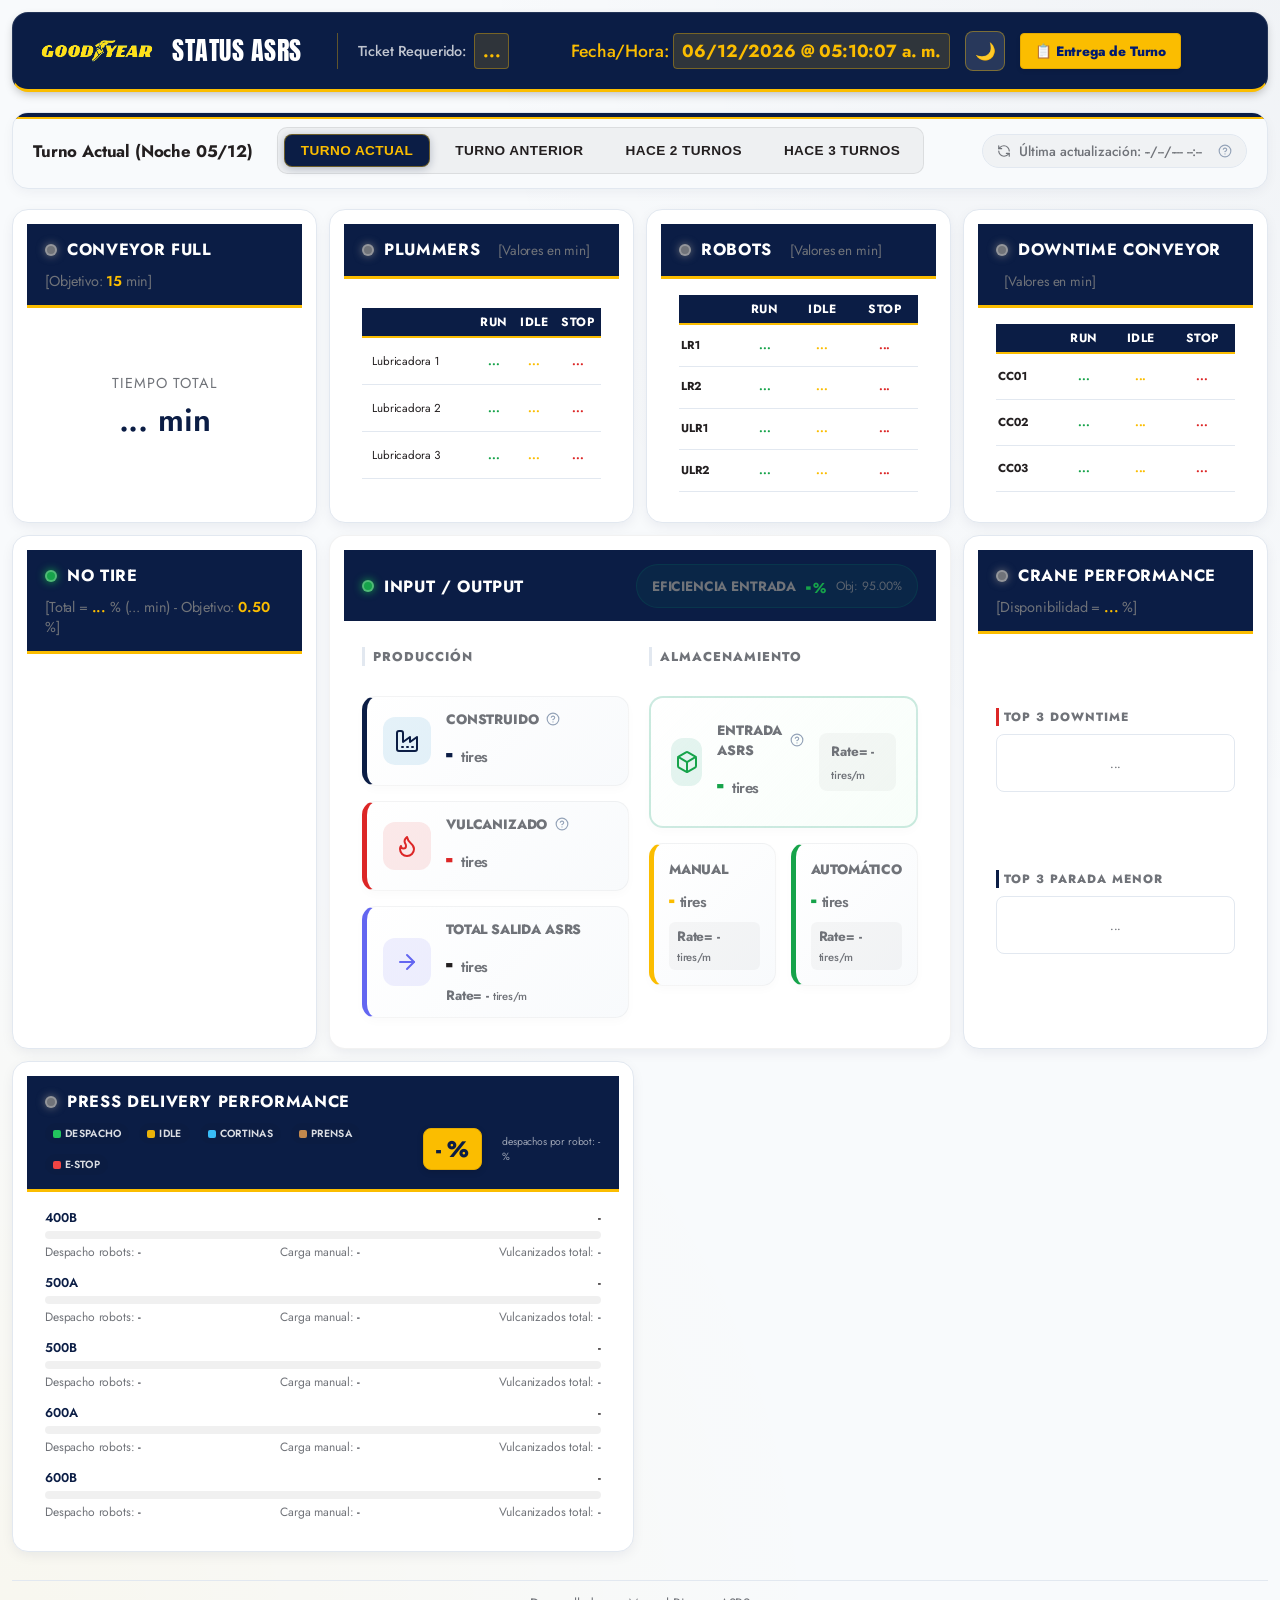
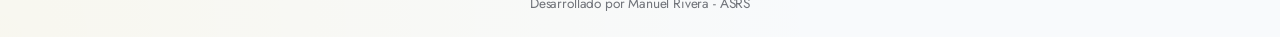
==== commit 33dd7457: "Entrega de Turno: login SAP por usuario, filtro ASRS por arbol real, press delivery por tiempo de fa" ====
--- a/static/index.html
+++ b/static/index.html
@@ -412,6 +412,7 @@
                                 <div class="press-legend-item"><div class="press-legend-dot" style="background: #ef4444;"></div>E-Stop</div>
                             </div>
                             <div class="press-overall-badge" id="press-overall-val">- %</div>
+                            <span id="press-overall-secondary" style="font-size: 0.65rem; opacity: 0.6; margin-left: 6px;">despachos por robot: -%</span>
                         </div>
                     </div>
                 </div>
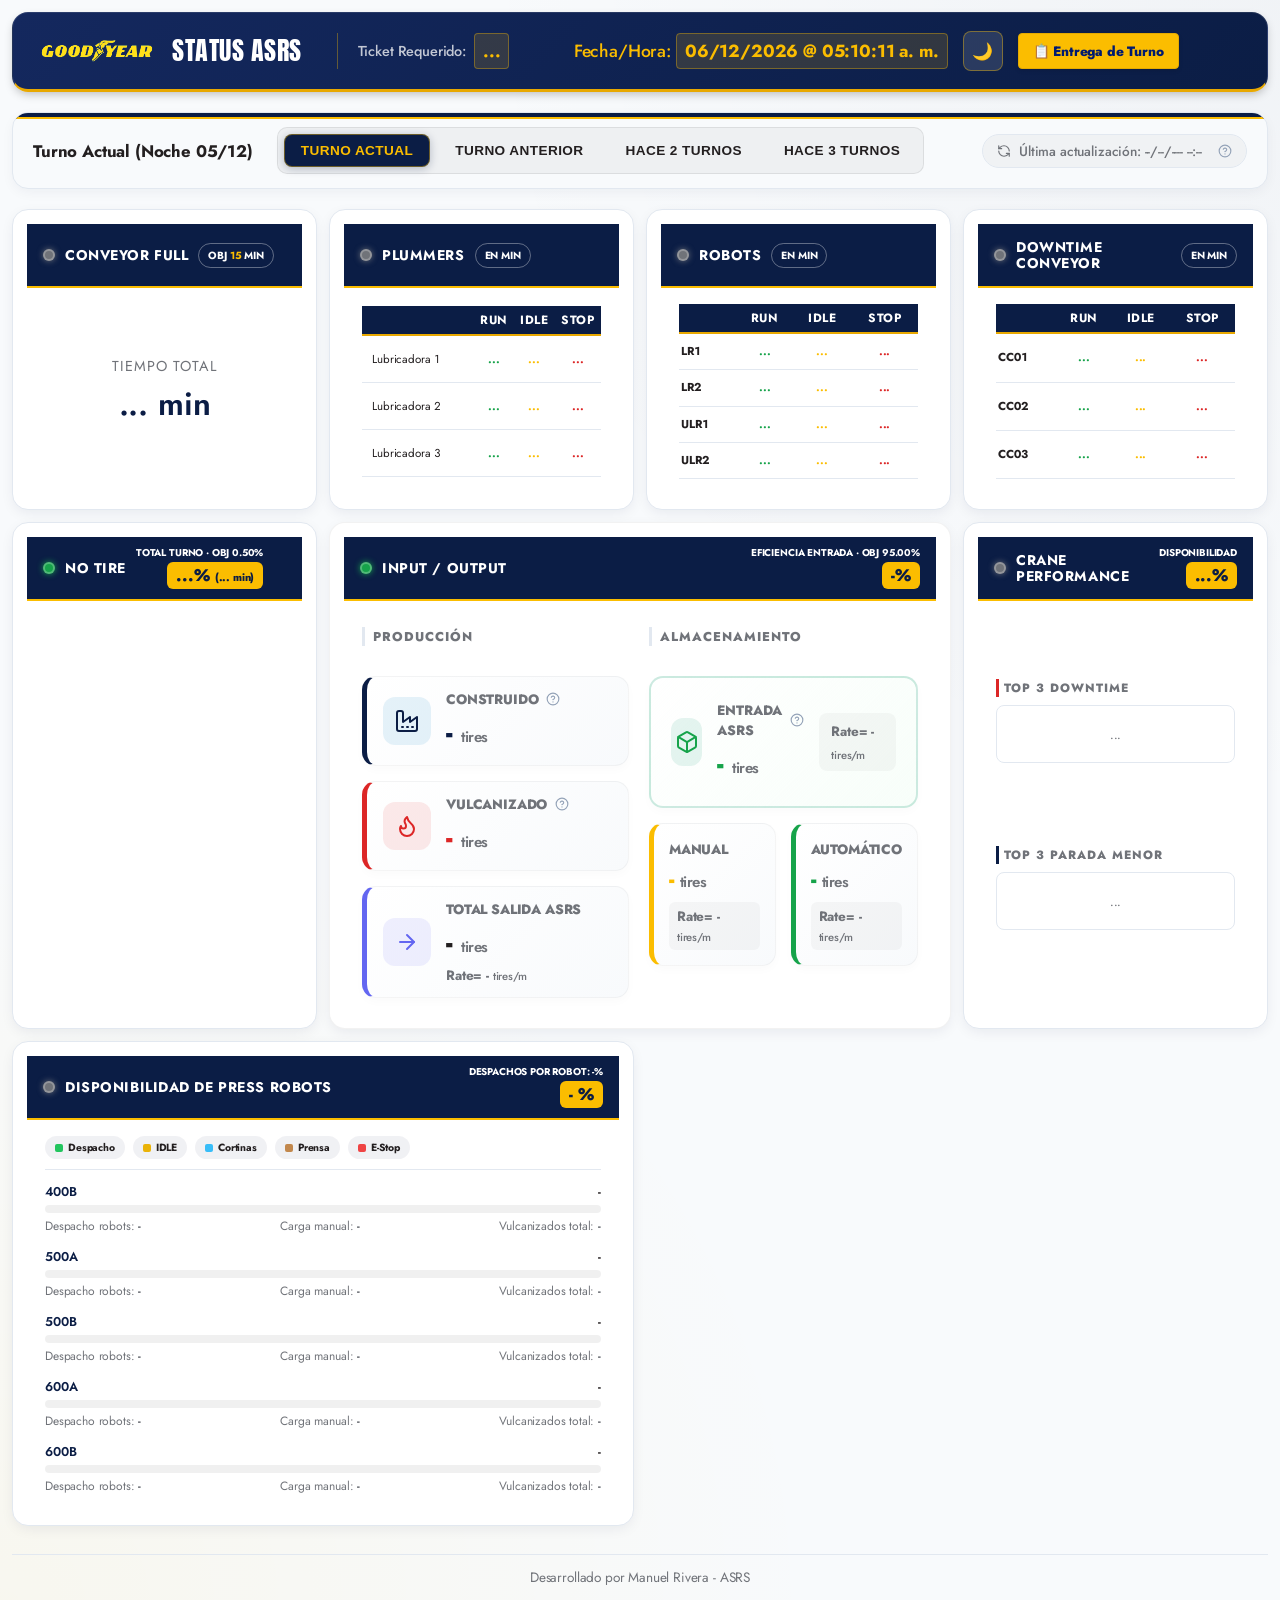
==== commit 4863c805: "Mejorar dashboard ASRS y entrega durante relevo Co-authored-by: Copilot <223556219+Copilot@users.nor" ====
--- a/static/index.html
+++ b/static/index.html
@@ -4,7 +4,7 @@
     <meta charset="UTF-8">
     <meta name="viewport" content="width=device-width, initial-scale=1.0">
     <title>Dashboard ASRS</title>
-    <link rel="stylesheet" href="style.css?v=16">
+    <link rel="stylesheet" href="style.css?v=17">
 
     <!-- Google Fonts for Goodyear Brand Typography -->
     <link rel="preconnect" href="https://fonts.googleapis.com">
@@ -96,7 +96,7 @@
                     <div class="card-title">
                         <span class="indicator green" id="ind-conveyor-full"></span>
                         <h2>CONVEYOR FULL</h2>
-                        <span class="kpi-bracket">[Objetivo: <span class="highlight" id="conv-target">15</span> min]</span>
+                        <span class="hdr-chip">Obj <strong id="conv-target">15</strong> min</span>
                     </div>
                 </div>
                 <div class="card-content" style="display: flex; justify-content: center; align-items: center; min-height: 120px;">
@@ -113,7 +113,7 @@
                     <div class="card-title">
                         <span class="indicator green" id="ind-plummers"></span>
                         <h2>PLUMMERS</h2>
-                        <span class="kpi-bracket" style="margin-left: 0.5rem; color: var(--text-muted); font-size: 0.85rem;">[Valores en min]</span>
+                        <span class="hdr-chip">En min</span>
                     </div>
                 </div>
                 <div class="card-content">
@@ -150,7 +150,7 @@
                     <div class="card-title">
                         <span class="indicator green" id="ind-robots"></span>
                         <h2>Robots</h2>
-                        <span class="kpi-bracket" style="margin-left: 0.5rem; color: var(--text-muted); font-size: 0.85rem;">[Valores en min]</span>
+                        <span class="hdr-chip">En min</span>
                     </div>
                 </div>
                 <div class="card-content" style="display: flex; flex-direction: column; justify-content: center; min-height: 200px;">
@@ -199,7 +199,7 @@
                     <div class="card-title">
                         <span class="indicator green" id="ind-downtime-conveyor"></span>
                         <h2>DOWNTIME CONVEYOR</h2>
-                        <span class="kpi-bracket" style="margin-left: 0.5rem; color: var(--text-muted); font-size: 0.85rem;">[Valores en min]</span>
+                        <span class="hdr-chip">En min</span>
                     </div>
                 </div>
                 <div class="card-content" style="display: flex; flex-direction: column; justify-content: center; min-height: 200px;">
@@ -242,7 +242,7 @@
                     <div class="card-title">
                         <span class="indicator green" id="ind-no-tire"></span>
                         <h2>NO TIRE</h2>
-                        <span class="kpi-bracket">[Total = <span class="highlight" id="no-tire-total-percent">-</span> % (<span id="no-tire-total-min">-</span> min) - Objetivo: <span class="highlight">0.50</span> %]</span>
+                        <span class="hdr-kpi"><span class="hdr-kpi-label">Total turno · Obj 0.50%</span><span class="hdr-kpi-value"><span id="no-tire-total-percent">-</span>% <small>(<span id="no-tire-total-min">-</span> min)</small></span></span>
                     </div>
                 </div>
                 <div class="card-content">
@@ -258,13 +258,9 @@
                         <span class="indicator green" id="ind-io"></span>
                         <h2>INPUT / OUTPUT</h2>
                     </div>
-                    <div class="io-premium-efficiency">
-                        <span class="io-eff-title">Eficiencia Entrada</span>
-                        <div class="io-eff-value-container">
-                            <span class="io-eff-value" id="io-efficiency">-</span>
-                            <span class="io-eff-percent">%</span>
-                        </div>
-                        <span class="io-eff-target">Obj: 95.00%</span>
+                    <div class="hdr-kpi">
+                        <span class="hdr-kpi-label">Eficiencia entrada · Obj 95.00%</span>
+                        <span class="hdr-kpi-value"><span id="io-efficiency">-</span>%</span>
                     </div>
                 </div>
                 
@@ -374,7 +370,7 @@
                     <div class="card-title">
                         <span class="indicator green" id="ind-crane"></span>
                         <h2>Crane performance</h2>
-                        <span class="kpi-bracket">[Disponibilidad = <span class="highlight" id="crane-uptime">-</span> %]</span>
+                        <span class="hdr-kpi"><span class="hdr-kpi-label">Disponibilidad</span><span class="hdr-kpi-value"><span id="crane-uptime">-</span>%</span></span>
                     </div>
                 </div>
                 <div class="card-content" style="display: flex; flex-direction: column; gap: 15px; padding-top: 10px;">
@@ -401,22 +397,21 @@
                     <div class="card-title press-card-title-row">
                         <div class="press-card-title-left">
                             <span class="indicator green" id="ind-press-delivery"></span>
-                            <h2>PRESS DELIVERY PERFORMANCE</h2>
+                            <h2>Disponibilidad de press robots</h2>
                         </div>
                         <div class="press-card-title-right">
-                            <div class="press-legend-header">
-                                <div class="press-legend-item"><div class="press-legend-dot" style="background: #22c55e;"></div>Despacho</div>
-                                <div class="press-legend-item"><div class="press-legend-dot" style="background: #eab308;"></div>IDLE</div>
-                                <div class="press-legend-item"><div class="press-legend-dot" style="background: #38bdf8;"></div>Cortinas</div>
-                                <div class="press-legend-item"><div class="press-legend-dot" style="background: #c2884d;"></div>Prensa</div>
-                                <div class="press-legend-item"><div class="press-legend-dot" style="background: #ef4444;"></div>E-Stop</div>
-                            </div>
-                            <div class="press-overall-badge" id="press-overall-val">- %</div>
-                            <span id="press-overall-secondary" style="font-size: 0.65rem; opacity: 0.6; margin-left: 6px;">despachos por robot: -%</span>
+                            <div class="hdr-kpi"><span class="hdr-kpi-label" id="press-overall-secondary">Despachos por robot: -%</span><span class="hdr-kpi-value" id="press-overall-val">- %</span></div>
                         </div>
                     </div>
                 </div>
                 <div class="card-content">
+                    <div class="press-legend-strip" aria-label="Estados de press robots">
+                        <span><i style="background:#22c55e"></i>Despacho</span>
+                        <span><i style="background:#eab308"></i>IDLE</span>
+                        <span><i style="background:#38bdf8"></i>Cortinas</span>
+                        <span><i style="background:#c2884d"></i>Prensa</span>
+                        <span><i style="background:#ef4444"></i>E-Stop</span>
+                    </div>
                     <div class="press-delivery-layout" id="press-delivery-container">
                         <div class="press-delivery-left">
                             <div class="press-overall-gauge">
@@ -541,6 +536,6 @@
             }
         });
     </script>
-    <script src="script.js?v=9"></script>
+    <script src="script.js?v=10"></script>
 </body>
 </html>
--- a/static/style.css
+++ b/static/style.css
@@ -47,9 +47,12 @@
     --bg-gradient-2: rgba(251, 189, 0, 0.05);
     --table-header-bg: #0B1D45;
     --table-cell-bg: #FFFFFF;
-    --header-navy-bg: #0B1D45;
+    /* Slightly lighter/less inky navy than --gy-racing-navy to reduce header heaviness; gradient end keeps the deep brand navy for subtle depth */
+    --header-navy-bg: #14285E;
+    --header-navy-bg-end: #0B1D45;
     --header-navy-text: #FFFFFF;
-    --header-gold-border: #FBBD00;
+    /* Warmer, less neon gold for thin accent borders (brighter --gy-trophy-gold reserved for badges/CTAs) */
+    --header-gold-border: #E8A800;
 }
 
 /* ---- Dark Mode (Goodyear Dark Navy) ---- */
@@ -67,7 +70,8 @@
     --bg-gradient-2: rgba(251, 189, 0, 0.02);
     --table-header-bg: #06122D;
     --table-cell-bg: #0B1D45;
-    --header-navy-bg: #06122D;
+    --header-navy-bg: #0E1F42;
+    --header-navy-bg-end: #06122D;
     background-color: var(--bg-base);
     color: var(--text-main);
     background-image: radial-gradient(circle at top right, var(--bg-gradient-1), transparent 40%),
@@ -127,7 +131,7 @@
     flex-wrap: wrap;
     gap: 15px;
     padding: 18px 24px;
-    background: var(--header-navy-bg);
+    background: linear-gradient(135deg, var(--header-navy-bg), var(--header-navy-bg-end));
     border: 1px solid rgba(255, 255, 255, 0.1);
     border-bottom: 3px solid var(--header-gold-border);
     border-radius: var(--card-radius);
@@ -240,7 +244,7 @@
     display: flex;
     justify-content: space-between;
     align-items: flex-start;
-    background: var(--header-navy-bg);
+    background: linear-gradient(135deg, var(--header-navy-bg), var(--header-navy-bg-end));
     color: var(--header-navy-text);
     border-bottom: 3px solid var(--header-gold-border);
     padding: 14px 18px;
@@ -248,7 +252,7 @@
 }
 
 body.dark .card-header {
-    background: #06122D;
+    background: linear-gradient(135deg, var(--header-navy-bg), var(--header-navy-bg-end));
     border-bottom: 3px solid var(--header-gold-border);
 }
 
@@ -289,7 +293,7 @@
     height: 12px;
     border-radius: 50%;
     display: inline-block;
-    box-shadow: 0 0 8px currentColor;
+    box-shadow: 0 0 6px currentColor;
     transition: all 0.3s ease;
 }
 
@@ -306,13 +310,13 @@
 }
 
 @keyframes indicator-pulse-green {
-    0% { box-shadow: 0 0 4px var(--success-color), inset 0 0 1px #fff; }
-    100% { box-shadow: 0 0 12px var(--success-color), inset 0 0 3px #fff; }
+    0% { box-shadow: 0 0 3px var(--success-color), inset 0 0 1px #fff; }
+    100% { box-shadow: 0 0 8px var(--success-color), inset 0 0 2px #fff; }
 }
 
 @keyframes indicator-pulse-red {
-    0% { box-shadow: 0 0 4px var(--danger-color), inset 0 0 1px #fff; }
-    100% { box-shadow: 0 0 12px var(--danger-color), inset 0 0 3px #fff; }
+    0% { box-shadow: 0 0 3px var(--danger-color), inset 0 0 1px #fff; }
+    100% { box-shadow: 0 0 8px var(--danger-color), inset 0 0 2px #fff; }
 }
 
 .kpi-bracket {
@@ -457,6 +461,7 @@
 
 .downtime-group-box .group-name {
     background: var(--table-header-bg);
+    color: var(--header-navy-text);
     padding: 6px 4px;
     text-align: center;
     font-size: 0.75rem;
@@ -767,7 +772,7 @@
     max-width: 120px;
 }
 
-.press-id { background: var(--table-header-bg); padding: 6px 4px; font-weight: 700; font-size: 0.75rem; text-align: center; border-bottom: 1px solid var(--border-color); color: var(--accent-color); }
+.press-id { background: var(--table-header-bg); padding: 6px 4px; font-weight: 700; font-size: 0.75rem; text-align: center; border-bottom: 1px solid var(--border-color); color: var(--header-navy-text); }
 
 .press-stats { padding: 8px 4px; display: flex; flex-direction: column; gap: 4px; font-size: 0.75rem; text-align: center; }
 .press-stats .despachados { color: var(--text-main); font-weight: 600; }
@@ -1238,3 +1243,80 @@
 body.dark .shift-label-display { color: #f8fafc; }
 
 body.dark .switch-slider { background-color: #06122D; border-color: #1f325c; }
+
+/* Shared card-header hierarchy */
+.card-header, .io-premium-header {
+    display: flex;
+    align-items: center;
+    justify-content: space-between;
+    gap: 14px;
+    min-height: 64px;
+    padding: 10px 16px;
+    background: var(--gy-racing-navy);
+    border-bottom: 2px solid var(--gy-trophy-gold);
+}
+body.dark .card-header, body.dark .io-premium-header {
+    background: var(--gy-dark-navy);
+    border-bottom-color: var(--gy-trophy-gold);
+}
+.card-title { flex: 1 1 auto; min-width: 0; flex-wrap: nowrap; }
+.card-title h2 { font-size: 0.88rem; line-height: 1.15; overflow-wrap: anywhere; }
+.card-title .indicator { flex-shrink: 0; }
+.hdr-chip {
+    border: 1px solid rgba(255, 255, 255, 0.35);
+    border-radius: 999px;
+    color: #fff;
+    font-size: 0.65rem;
+    font-weight: 700;
+    padding: 4px 9px;
+    text-transform: uppercase;
+    white-space: nowrap;
+}
+.hdr-chip strong { color: var(--gy-trophy-gold); }
+.hdr-kpi { display: flex; flex-direction: column; align-items: flex-end; gap: 4px; flex-shrink: 0; }
+.hdr-kpi-label {
+    color: #fff;
+    font-size: 0.62rem;
+    font-weight: 700;
+    line-height: 1;
+    text-transform: uppercase;
+    white-space: nowrap;
+}
+.hdr-kpi-value {
+    background: var(--gy-trophy-gold);
+    color: var(--gy-racing-navy);
+    border-radius: 6px;
+    font-size: 1.05rem;
+    font-weight: 800;
+    line-height: 1.1;
+    padding: 4px 9px;
+    white-space: nowrap;
+    font-variant-numeric: tabular-nums;
+}
+.hdr-kpi-value small { font-size: 0.68rem; }
+.press-legend-strip {
+    display: flex;
+    flex-wrap: wrap;
+    gap: 8px;
+    padding-bottom: 10px;
+    margin-bottom: 12px;
+    border-bottom: 1px solid var(--border-color);
+}
+.press-legend-strip span {
+    display: inline-flex;
+    align-items: center;
+    gap: 5px;
+    padding: 4px 10px;
+    border-radius: 999px;
+    background: var(--highlight-bg);
+    color: var(--text-main);
+    font-size: 0.65rem;
+    font-weight: 700;
+}
+.press-legend-strip i { display: inline-block; width: 8px; height: 8px; border-radius: 2px; }
+.press-delivery-card { grid-column: span 2; }
+.press-row-percentages { display: flex; flex-wrap: wrap; align-items: baseline; justify-content: flex-end; gap: 8px; }
+.press-robot-share { color: var(--text-muted); font-size: 0.68rem; font-weight: 600; }
+@media (max-width: 1024px) {
+    .press-delivery-card { grid-column: span 1; }
+}
